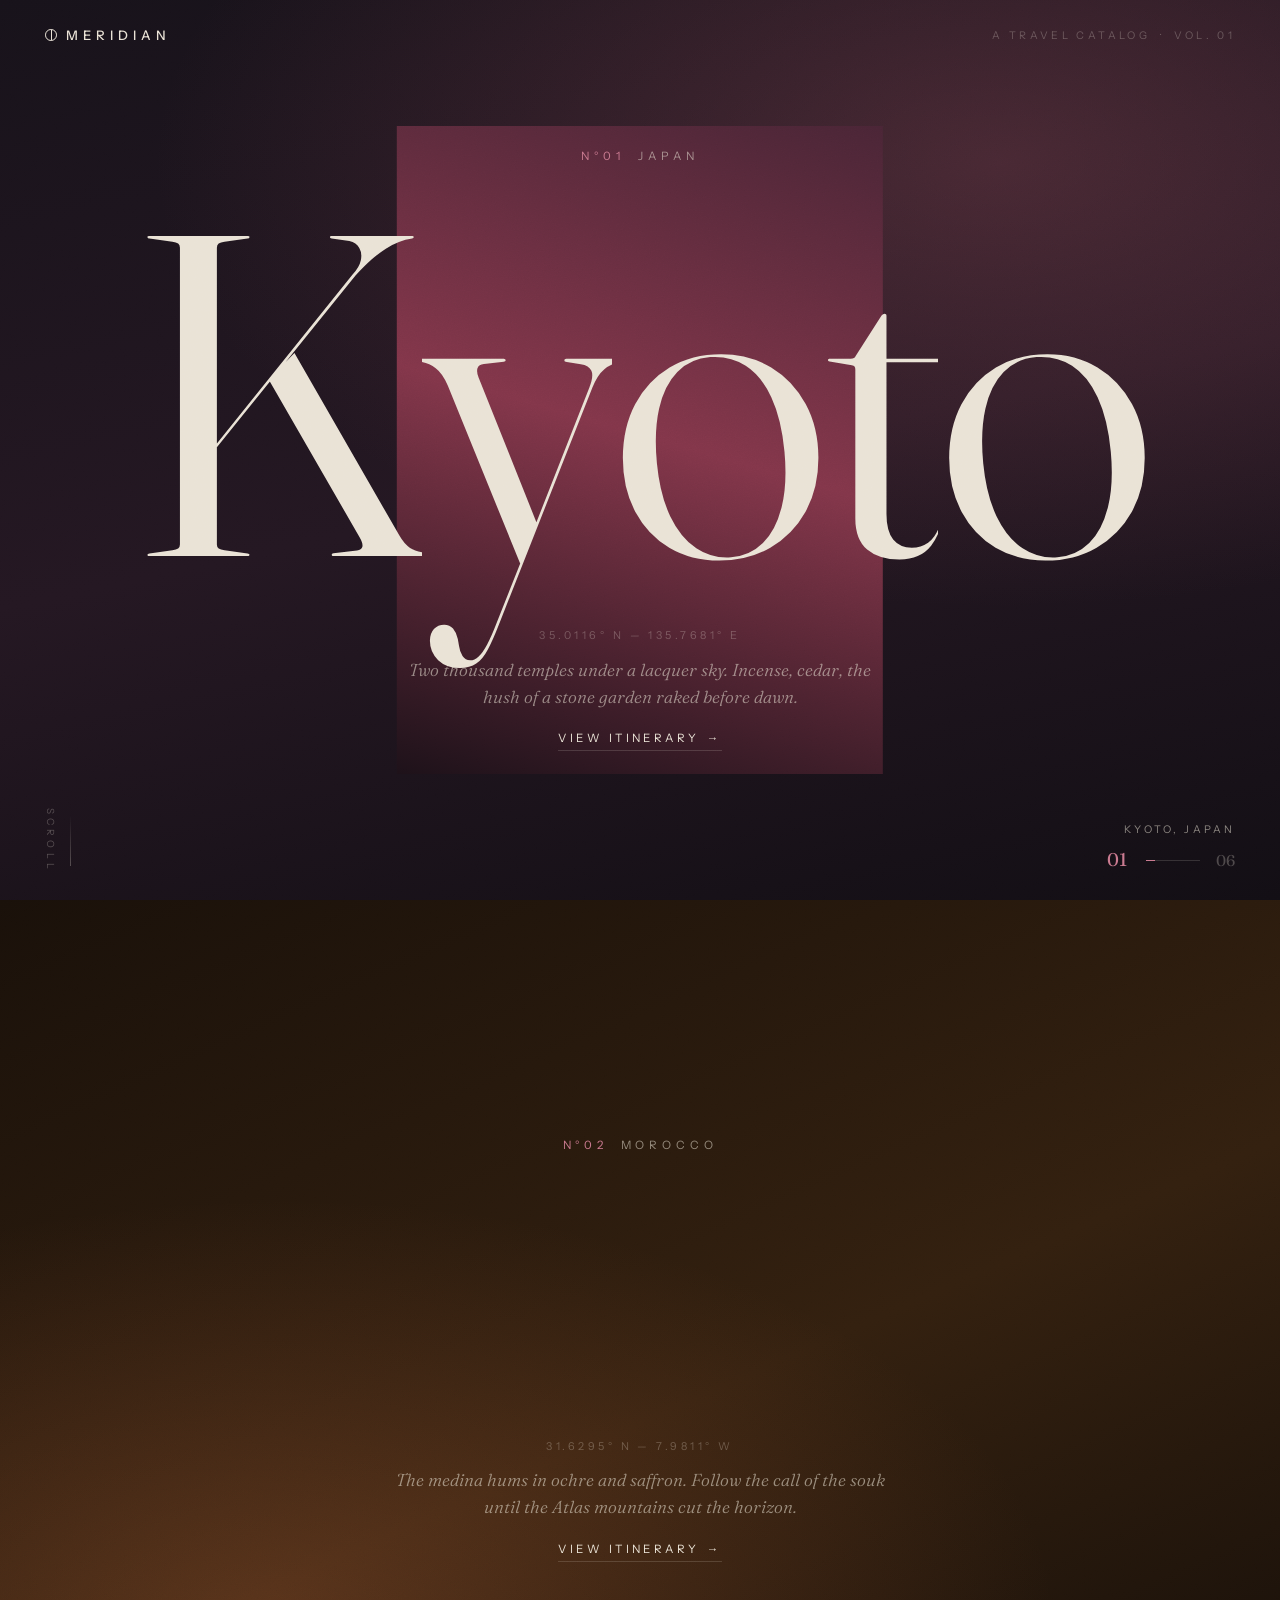
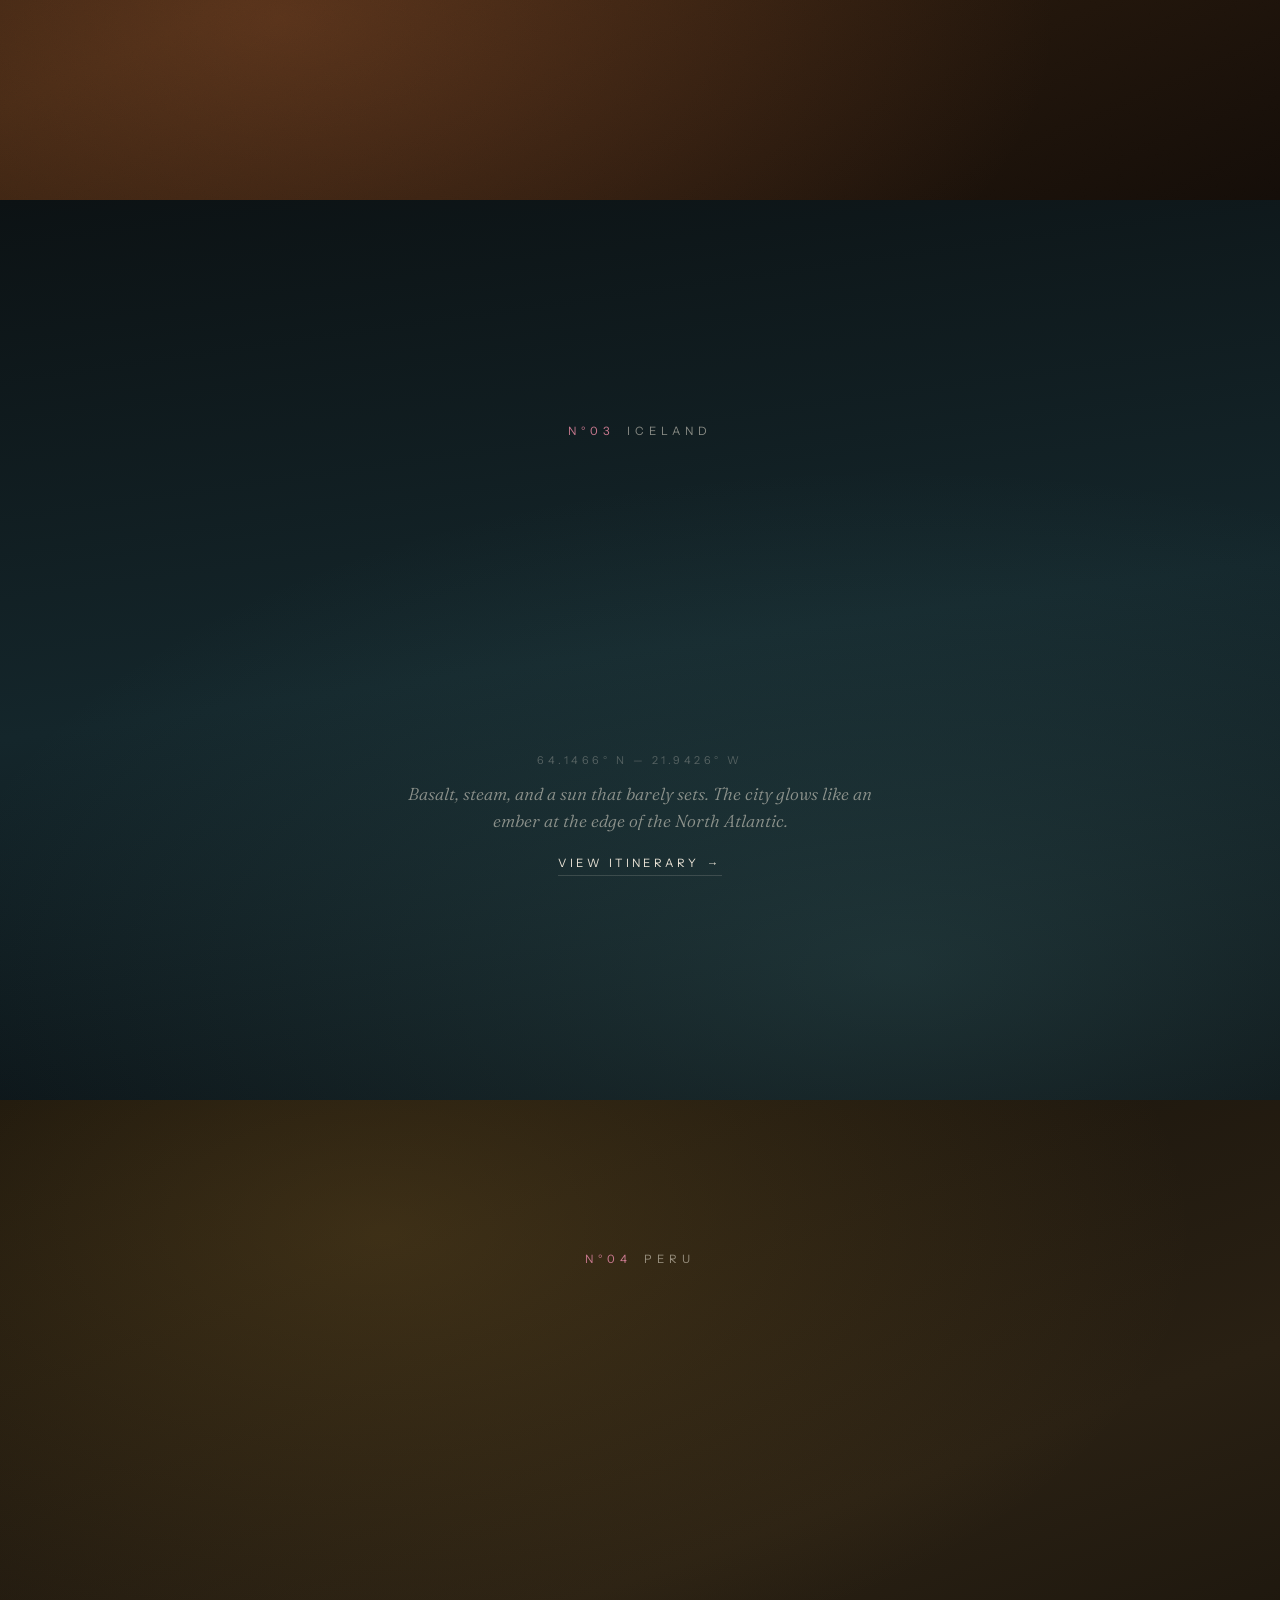
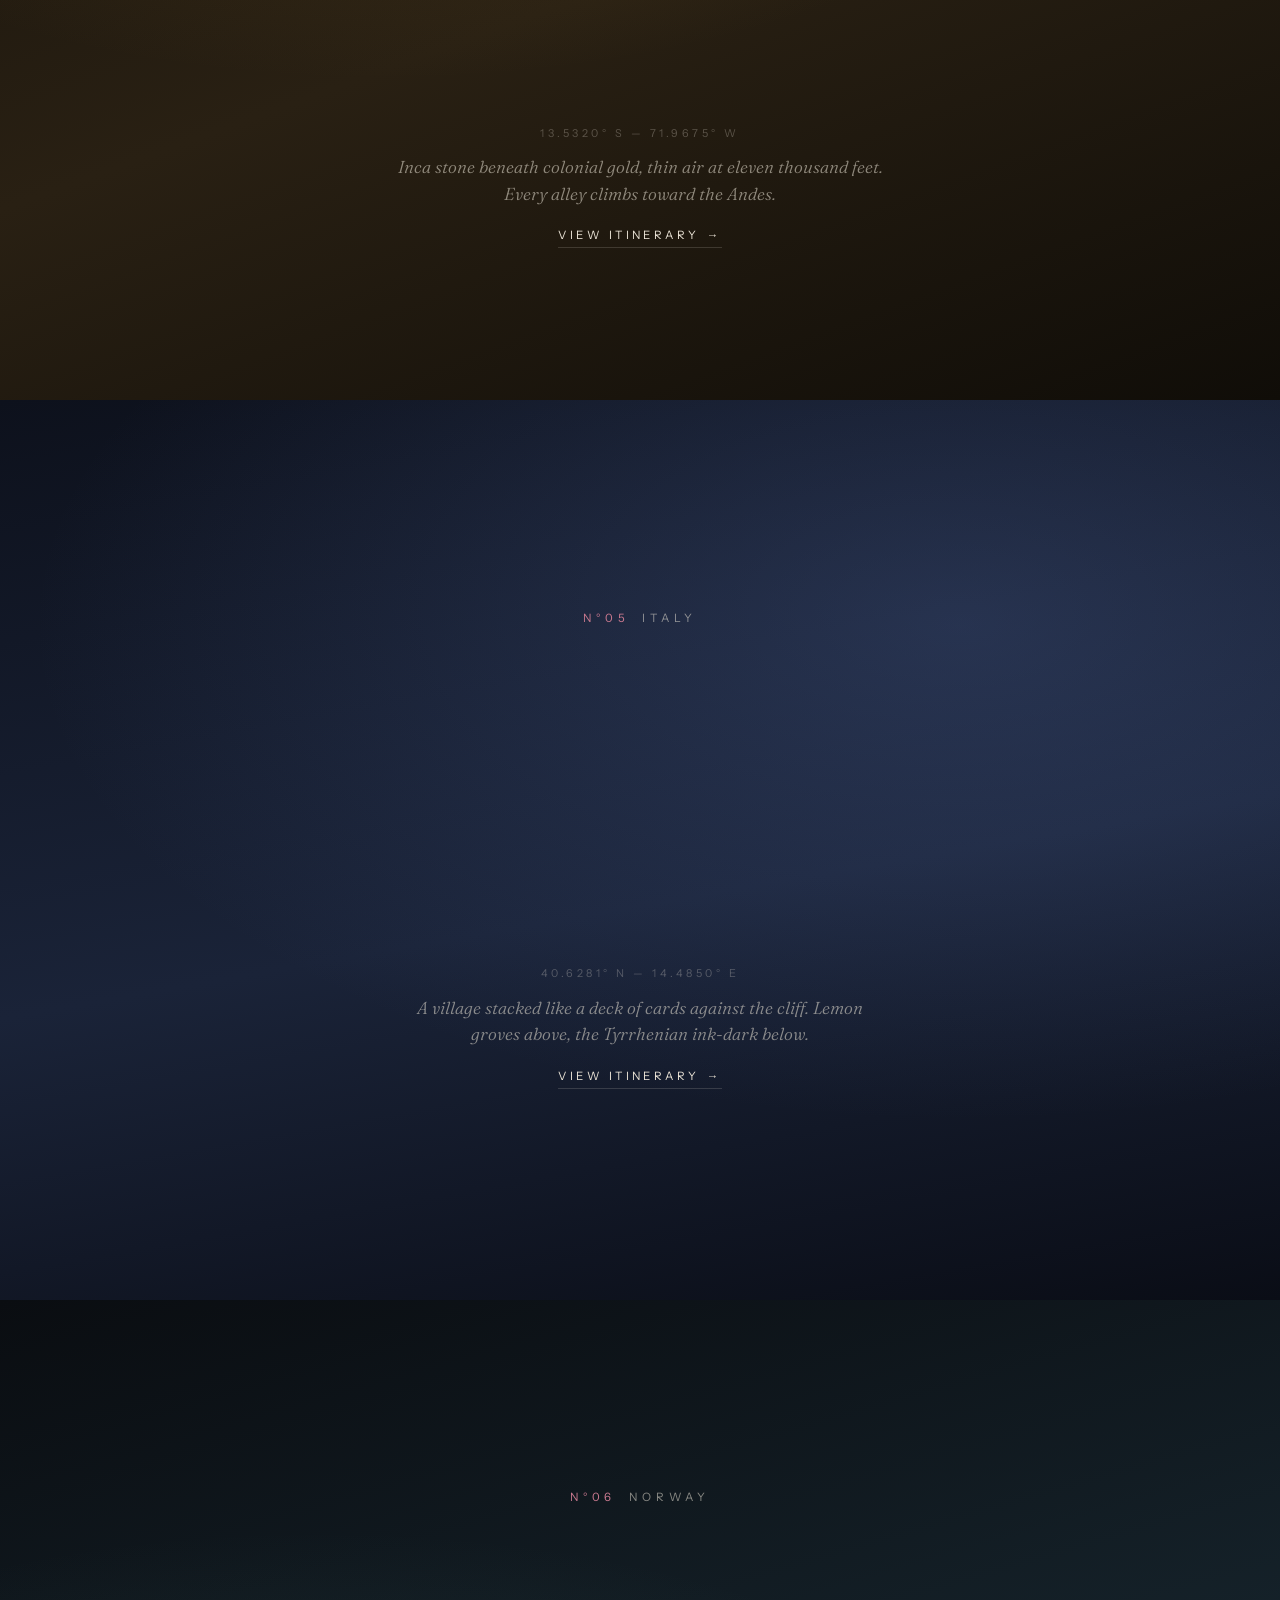
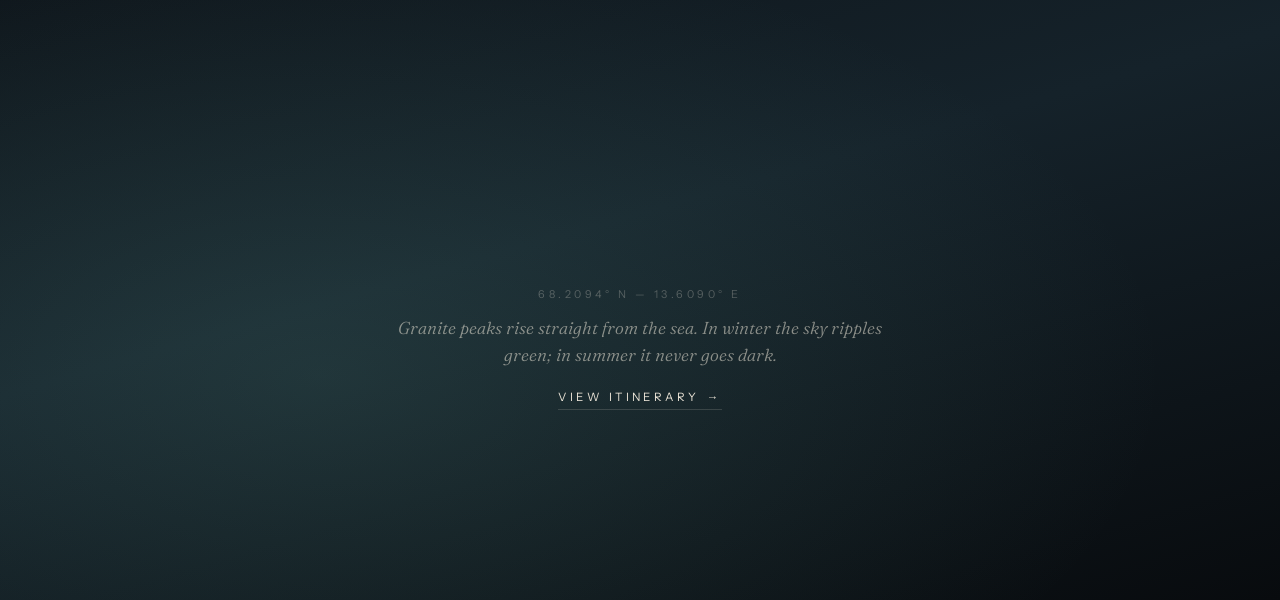
==== index.html @ 6a5d8ae9 "Add Meridian travel catalog site with scroll-snap sections Six full-viewport country panels with scr" ====
<!DOCTYPE html>
<html lang="en">
<head>
  <meta charset="UTF-8" />
  <meta name="viewport" content="width=device-width, initial-scale=1.0" />
  <title>MERIDIAN — A Travel Catalog</title>
  <meta name="description" content="A high-end travel catalog. Six cities, six moods, one continuous scroll." />
  <link rel="icon" href="data:image/svg+xml,%3Csvg xmlns='http://www.w3.org/2000/svg' viewBox='0 0 32 32'%3E%3Ccircle cx='16' cy='16' r='13' fill='none' stroke='%23d8cdbd' stroke-width='2'/%3E%3Cline x1='16' y1='3' x2='16' y2='29' stroke='%23d8cdbd' stroke-width='2'/%3E%3C/svg%3E" />
  <link rel="preload" href="assets/fonts/fraunces-var.woff2" as="font" type="font/woff2" crossorigin />
  <link rel="stylesheet" href="css/style.css" />
</head>
<body>

  <!-- Fixed chrome -->
  <header class="chrome chrome--top">
    <a class="brand" href="#kyoto">
      <span class="brand__mark" aria-hidden="true"></span>
      Meridian
    </a>
    <p class="chrome__note">A travel catalog<span class="chrome__note-sep">·</span>Vol. 01</p>
  </header>

  <div class="chrome chrome--bottom">
    <p class="scroll-cue" aria-hidden="true">
      <span class="scroll-cue__line"></span>
      Scroll
    </p>

    <div class="indicator" role="status" aria-live="polite">
      <span class="indicator__place" id="indicatorPlace">Kyoto, Japan</span>
      <span class="indicator__counter">
        <span class="indicator__window" aria-hidden="true">
          <span class="indicator__roll" id="indicatorRoll">
            <span>01</span><span>02</span><span>03</span><span>04</span><span>05</span><span>06</span>
          </span>
        </span>
        <span class="indicator__rule" aria-hidden="true"></span>
        <span class="indicator__total" aria-hidden="true">06</span>
        <span class="visually-hidden" id="indicatorA11y">Section 1 of 6</span>
      </span>
    </div>
  </div>

  <!-- Catalog -->
  <main id="catalog">

    <section class="panel panel--kyoto" id="kyoto" data-place="Kyoto, Japan" aria-label="Kyoto, Japan">
      <div class="panel__plate" aria-hidden="true"></div>
      <div class="panel__content">
        <p class="panel__kicker reveal" style="--d: 0">
          <span class="panel__no">N°01</span>
          <span class="panel__country">Japan</span>
        </p>
        <h2 class="panel__city" data-fit>Kyoto</h2>
        <div class="panel__meta">
          <p class="panel__coords reveal" style="--d: 1">35.0116° N — 135.7681° E</p>
          <p class="panel__blurb reveal" style="--d: 2">Two thousand temples under a lacquer sky. Incense, cedar, the hush of a stone garden raked before dawn.</p>
          <a class="panel__link reveal" style="--d: 3" href="#kyoto">View itinerary<span class="panel__link-arrow" aria-hidden="true">→</span></a>
        </div>
      </div>
    </section>

    <section class="panel panel--marrakech" id="marrakech" data-place="Marrakech, Morocco" aria-label="Marrakech, Morocco">
      <div class="panel__plate" aria-hidden="true"></div>
      <div class="panel__content">
        <p class="panel__kicker reveal" style="--d: 0">
          <span class="panel__no">N°02</span>
          <span class="panel__country">Morocco</span>
        </p>
        <h2 class="panel__city" data-fit>Marrakech</h2>
        <div class="panel__meta">
          <p class="panel__coords reveal" style="--d: 1">31.6295° N — 7.9811° W</p>
          <p class="panel__blurb reveal" style="--d: 2">The medina hums in ochre and saffron. Follow the call of the souk until the Atlas mountains cut the horizon.</p>
          <a class="panel__link reveal" style="--d: 3" href="#marrakech">View itinerary<span class="panel__link-arrow" aria-hidden="true">→</span></a>
        </div>
      </div>
    </section>

    <section class="panel panel--reykjavik" id="reykjavik" data-place="Reykjavík, Iceland" aria-label="Reykjavík, Iceland">
      <div class="panel__plate" aria-hidden="true"></div>
      <div class="panel__content">
        <p class="panel__kicker reveal" style="--d: 0">
          <span class="panel__no">N°03</span>
          <span class="panel__country">Iceland</span>
        </p>
        <h2 class="panel__city" data-fit>Reykjavík</h2>
        <div class="panel__meta">
          <p class="panel__coords reveal" style="--d: 1">64.1466° N — 21.9426° W</p>
          <p class="panel__blurb reveal" style="--d: 2">Basalt, steam, and a sun that barely sets. The city glows like an ember at the edge of the North Atlantic.</p>
          <a class="panel__link reveal" style="--d: 3" href="#reykjavik">View itinerary<span class="panel__link-arrow" aria-hidden="true">→</span></a>
        </div>
      </div>
    </section>

    <section class="panel panel--cusco" id="cusco" data-place="Cusco, Peru" aria-label="Cusco, Peru">
      <div class="panel__plate" aria-hidden="true"></div>
      <div class="panel__content">
        <p class="panel__kicker reveal" style="--d: 0">
          <span class="panel__no">N°04</span>
          <span class="panel__country">Peru</span>
        </p>
        <h2 class="panel__city" data-fit>Cusco</h2>
        <div class="panel__meta">
          <p class="panel__coords reveal" style="--d: 1">13.5320° S — 71.9675° W</p>
          <p class="panel__blurb reveal" style="--d: 2">Inca stone beneath colonial gold, thin air at eleven thousand feet. Every alley climbs toward the Andes.</p>
          <a class="panel__link reveal" style="--d: 3" href="#cusco">View itinerary<span class="panel__link-arrow" aria-hidden="true">→</span></a>
        </div>
      </div>
    </section>

    <section class="panel panel--positano" id="positano" data-place="Positano, Italy" aria-label="Positano, Italy">
      <div class="panel__plate" aria-hidden="true"></div>
      <div class="panel__content">
        <p class="panel__kicker reveal" style="--d: 0">
          <span class="panel__no">N°05</span>
          <span class="panel__country">Italy</span>
        </p>
        <h2 class="panel__city" data-fit>Positano</h2>
        <div class="panel__meta">
          <p class="panel__coords reveal" style="--d: 1">40.6281° N — 14.4850° E</p>
          <p class="panel__blurb reveal" style="--d: 2">A village stacked like a deck of cards against the cliff. Lemon groves above, the Tyrrhenian ink-dark below.</p>
          <a class="panel__link reveal" style="--d: 3" href="#positano">View itinerary<span class="panel__link-arrow" aria-hidden="true">→</span></a>
        </div>
      </div>
    </section>

    <section class="panel panel--lofoten" id="lofoten" data-place="Lofoten, Norway" aria-label="Lofoten, Norway">
      <div class="panel__plate" aria-hidden="true"></div>
      <div class="panel__content">
        <p class="panel__kicker reveal" style="--d: 0">
          <span class="panel__no">N°06</span>
          <span class="panel__country">Norway</span>
        </p>
        <h2 class="panel__city" data-fit>Lofoten</h2>
        <div class="panel__meta">
          <p class="panel__coords reveal" style="--d: 1">68.2094° N — 13.6090° E</p>
          <p class="panel__blurb reveal" style="--d: 2">Granite peaks rise straight from the sea. In winter the sky ripples green; in summer it never goes dark.</p>
          <a class="panel__link reveal" style="--d: 3" href="#lofoten">View itinerary<span class="panel__link-arrow" aria-hidden="true">→</span></a>
        </div>
      </div>
    </section>

  </main>

  <!-- Film grain overlay -->
  <div class="grain" aria-hidden="true"></div>

  <script src="js/main.js"></script>
</body>
</html>
---- css/style.css ----
/* ============================================================
   MERIDIAN — a travel catalog
   Dark tonal palette · scroll-snap · film grain
   ============================================================ */

/* Self-hosted variable fonts (latin subset, from Google Fonts) */
@font-face {
  font-family: "Fraunces";
  font-style: normal;
  font-weight: 100 900;
  font-display: swap;
  src: url("../assets/fonts/fraunces-var.woff2") format("woff2");
}
@font-face {
  font-family: "Fraunces";
  font-style: italic;
  font-weight: 100 900;
  font-display: swap;
  src: url("../assets/fonts/fraunces-italic-var.woff2") format("woff2");
}
@font-face {
  font-family: "Instrument Sans";
  font-style: normal;
  font-weight: 400 700;
  font-display: swap;
  src: url("../assets/fonts/instrument-sans-var.woff2") format("woff2");
}

:root {
  --ink: #eae3d6;
  --ink-dim: rgba(234, 227, 214, 0.55);
  --ink-faint: rgba(234, 227, 214, 0.28);
  --hairline: rgba(234, 227, 214, 0.16);
  --accent: #c96f4a; /* swapped per active section by JS */

  --font-display: "Fraunces", "Canela Text", Georgia, serif;
  --font-ui: "Instrument Sans", "Helvetica Neue", Arial, sans-serif;

  --ease-out: cubic-bezier(0.16, 1, 0.3, 1);
  --reveal-duration: 1.1s;
}

* {
  margin: 0;
  padding: 0;
  box-sizing: border-box;
}

html {
  scroll-snap-type: y mandatory;
  scroll-behavior: smooth;
  background: #0c0b0d;
}

body {
  font-family: var(--font-ui);
  color: var(--ink);
  -webkit-font-smoothing: antialiased;
  text-rendering: optimizeLegibility;
}

.visually-hidden {
  position: absolute;
  width: 1px;
  height: 1px;
  overflow: hidden;
  clip: rect(0 0 0 0);
  white-space: nowrap;
}

/* ------------------------------------------------------------
   Panels — one country per 100vh section
   ------------------------------------------------------------ */

.panel {
  position: relative;
  height: 100vh;
  height: 100svh;
  scroll-snap-align: start;
  scroll-snap-stop: always;
  overflow: hidden;
  display: grid;
  place-items: center;
}

/* Full-bleed tonal gradients, one mood per country */
.panel--kyoto {
  background:
    radial-gradient(120% 90% at 78% 18%, rgba(151, 77, 91, 0.35) 0%, transparent 55%),
    linear-gradient(168deg, #17121a 0%, #241722 52%, #120e14 100%);
}
.panel--marrakech {
  background:
    radial-gradient(110% 85% at 22% 80%, rgba(179, 98, 55, 0.30) 0%, transparent 55%),
    linear-gradient(156deg, #191009 0%, #33200f 55%, #140d08 100%);
}
.panel--reykjavik {
  background:
    radial-gradient(130% 95% at 70% 85%, rgba(88, 148, 148, 0.22) 0%, transparent 58%),
    linear-gradient(172deg, #0c1214 0%, #14262b 50%, #0a0f12 100%);
}
.panel--cusco {
  background:
    radial-gradient(115% 90% at 30% 15%, rgba(168, 128, 52, 0.24) 0%, transparent 55%),
    linear-gradient(160deg, #14100a 0%, #292013 52%, #100d08 100%);
}
.panel--positano {
  background:
    radial-gradient(125% 95% at 75% 25%, rgba(90, 116, 178, 0.26) 0%, transparent 58%),
    linear-gradient(170deg, #0d111c 0%, #1a2338 55%, #0a0d16 100%);
}
.panel--lofoten {
  background:
    radial-gradient(120% 90% at 25% 75%, rgba(96, 158, 148, 0.18) 0%, transparent 55%),
    linear-gradient(164deg, #0a0d11 0%, #15222a 55%, #080b0e 100%);
}

/* Inner gradient plate — the layer the headline overlaps */
.panel__plate {
  position: absolute;
  top: 50%;
  left: 50%;
  translate: -50% -50%;
  width: min(38vw, 520px);
  height: min(72vh, 72svh);
  opacity: 0;
  scale: 1.04;
  transition:
    opacity 1.4s var(--ease-out) 0.1s,
    scale 1.6s var(--ease-out) 0.1s;
}
.panel--kyoto      .panel__plate { background: linear-gradient(196deg, #4a2536 0%, #83364a 48%, #1d1119 100%); }
.panel--marrakech  .panel__plate { background: linear-gradient(204deg, #58311a 0%, #a3562b 52%, #21130a 100%); }
.panel--reykjavik  .panel__plate { background: linear-gradient(188deg, #1e3d43 0%, #46767c 50%, #0d181c 100%); }
.panel--cusco      .panel__plate { background: linear-gradient(200deg, #4d3a17 0%, #8f6d2c 50%, #1c1509 100%); }
.panel--positano   .panel__plate { background: linear-gradient(192deg, #26355c 0%, #4d64a0 52%, #101527 100%); }
.panel--lofoten    .panel__plate { background: linear-gradient(186deg, #1c3a38 0%, #3f7269 50%, #0c1615 100%); }

.panel.is-active .panel__plate {
  opacity: 1;
  scale: 1;
}

/* ------------------------------------------------------------
   Content layer
   ------------------------------------------------------------ */

.panel__content {
  position: relative;
  z-index: 2;
  width: 100%;
  display: flex;
  flex-direction: column;
  align-items: center;
  text-align: center;
}

.panel__kicker {
  display: flex;
  align-items: baseline;
  gap: 1.1em;
  font-size: clamp(0.68rem, 0.9vw, 0.8rem);
  letter-spacing: 0.42em;
  text-transform: uppercase;
  color: var(--ink-dim);
  margin-bottom: clamp(0.6rem, 2vh, 1.4rem);
}

.panel__no {
  color: var(--section-accent, var(--accent));
}

/* Oversized headline — JS fits it to 80% of viewport width */
.panel__city {
  font-family: var(--font-display);
  font-weight: 340;
  font-variation-settings: "opsz" 144;
  line-height: 0.92;
  letter-spacing: -0.015em;
  white-space: nowrap;
  color: var(--ink);
  /* fallback before JS fit runs */
  font-size: 14vw;
}

/* Per-letter staggered rise (spans injected by JS) */
.panel__city .ch {
  display: inline-block;
  overflow: hidden;
  vertical-align: top;
  /* breathing room so long descenders (Fraunces y, j) aren't clipped */
  padding-bottom: 0.34em;
  margin-bottom: -0.34em;
}
.panel__city .ch__in {
  display: inline-block;
  /* start fully below the mask window, including its descender padding */
  transform: translateY(calc(100% + 0.4em));
  transition: transform var(--reveal-duration) var(--ease-out);
  transition-delay: calc(0.25s + var(--ci, 0) * 0.045s);
}
.panel.is-active .panel__city .ch__in {
  transform: translateY(0);
}

/* Meta block */
.panel__meta {
  margin-top: clamp(0.9rem, 3vh, 2rem);
  display: flex;
  flex-direction: column;
  align-items: center;
  gap: 0.9rem;
  max-width: 34em;
  padding-inline: 1.5rem;
}

.panel__coords {
  font-size: clamp(0.64rem, 0.85vw, 0.75rem);
  letter-spacing: 0.32em;
  color: var(--ink-faint);
}

.panel__blurb {
  font-family: var(--font-display);
  font-style: italic;
  font-weight: 320;
  font-size: clamp(0.95rem, 1.35vw, 1.2rem);
  line-height: 1.55;
  color: var(--ink-dim);
}

.panel__link {
  display: inline-flex;
  align-items: center;
  gap: 0.6em;
  margin-top: 0.4rem;
  font-size: clamp(0.68rem, 0.9vw, 0.8rem);
  letter-spacing: 0.3em;
  text-transform: uppercase;
  text-decoration: none;
  color: var(--ink);
  padding-bottom: 0.45em;
  border-bottom: 1px solid var(--hairline);
  transition: border-color 0.4s ease, color 0.4s ease;
}
.panel__link:hover,
.panel__link:focus-visible {
  color: var(--section-accent, var(--accent));
  border-color: var(--section-accent, var(--accent));
}
.panel__link-arrow {
  transition: translate 0.4s var(--ease-out);
}
.panel__link:hover .panel__link-arrow {
  translate: 0.35em 0;
}

/* Generic staggered rise for kicker / meta lines */
.reveal {
  opacity: 0;
  transform: translateY(2.2rem);
  transition:
    opacity var(--reveal-duration) var(--ease-out),
    transform var(--reveal-duration) var(--ease-out);
  transition-delay: calc(0.55s + var(--d, 0) * 0.13s);
}
.panel.is-active .reveal {
  opacity: 1;
  transform: translateY(0);
}

/* ------------------------------------------------------------
   Fixed chrome
   ------------------------------------------------------------ */

.chrome {
  position: fixed;
  left: 0;
  right: 0;
  z-index: 10;
  display: flex;
  align-items: center;
  justify-content: space-between;
  padding: clamp(1.2rem, 3vh, 2rem) clamp(1.4rem, 3.5vw, 3rem);
  pointer-events: none;
}
.chrome--top { top: 0; }
.chrome--bottom { bottom: 0; align-items: flex-end; }

.brand {
  pointer-events: auto;
  display: inline-flex;
  align-items: center;
  gap: 0.7em;
  font-size: 0.82rem;
  font-weight: 500;
  letter-spacing: 0.38em;
  text-transform: uppercase;
  text-decoration: none;
  color: var(--ink);
}
.brand__mark {
  width: 0.9em;
  height: 0.9em;
  border: 1px solid currentColor;
  border-radius: 50%;
  position: relative;
}
.brand__mark::after {
  content: "";
  position: absolute;
  inset: 0;
  border-left: 1px solid currentColor;
  left: 50%;
}

.chrome__note {
  font-size: 0.66rem;
  letter-spacing: 0.32em;
  text-transform: uppercase;
  color: var(--ink-faint);
}
.chrome__note-sep {
  margin-inline: 0.9em;
}

/* Scroll cue — bottom left */
.scroll-cue {
  display: flex;
  flex-direction: column;
  align-items: center;
  gap: 0.8rem;
  font-size: 0.62rem;
  letter-spacing: 0.42em;
  text-transform: uppercase;
  color: var(--ink-faint);
  writing-mode: vertical-rl;
}
.scroll-cue__line {
  width: 1px;
  height: 3.2rem;
  background: linear-gradient(to bottom, transparent, var(--ink-faint));
  animation: cue-drop 2.6s var(--ease-out) infinite;
}
@keyframes cue-drop {
  0%   { transform: scaleY(0); transform-origin: top; }
  45%  { transform: scaleY(1); transform-origin: top; }
  55%  { transform: scaleY(1); transform-origin: bottom; }
  100% { transform: scaleY(0); transform-origin: bottom; }
}

/* Current-section indicator — bottom right */
.indicator {
  display: flex;
  flex-direction: column;
  align-items: flex-end;
  gap: 0.7rem;
}

.indicator__place {
  font-size: 0.66rem;
  letter-spacing: 0.3em;
  text-transform: uppercase;
  color: var(--ink-dim);
  transition: opacity 0.35s ease, transform 0.35s ease;
}
.indicator__place.is-swapping {
  opacity: 0;
  transform: translateY(0.5em);
}

.indicator__counter {
  display: flex;
  align-items: center;
  gap: 1rem;
  font-family: var(--font-display);
  font-weight: 400;
  font-size: 1.15rem;
  color: var(--ink);
}

.indicator__window {
  display: block;
  height: 1.4em;
  overflow: hidden;
}
.indicator__roll {
  display: flex;
  flex-direction: column;
  transition: transform 0.8s var(--ease-out);
}
.indicator__roll span {
  height: 1.4em;
  line-height: 1.4em;
  display: block;
  color: var(--section-accent, var(--accent));
}

.indicator__rule {
  width: 3.4rem;
  height: 1px;
  background: var(--hairline);
  position: relative;
  overflow: hidden;
}
.indicator__rule::after {
  content: "";
  position: absolute;
  inset: 0;
  background: var(--section-accent, var(--accent));
  transform: scaleX(var(--progress, 0.1667));
  transform-origin: left;
  transition: transform 0.8s var(--ease-out), background 0.8s ease;
}

.indicator__total {
  font-size: 0.85em;
  color: var(--ink-faint);
}

/* ------------------------------------------------------------
   Film-grain overlay
   ------------------------------------------------------------ */

.grain {
  position: fixed;
  inset: -100%;
  z-index: 40;
  pointer-events: none;
  background-image: url("data:image/svg+xml,%3Csvg xmlns='http://www.w3.org/2000/svg' width='240' height='240'%3E%3Cfilter id='n'%3E%3CfeTurbulence type='fractalNoise' baseFrequency='0.85' numOctaves='3' stitchTiles='stitch'/%3E%3CfeColorMatrix type='saturate' values='0'/%3E%3C/filter%3E%3Crect width='100%25' height='100%25' filter='url(%23n)'/%3E%3C/svg%3E");
  background-size: 240px 240px;
  opacity: 0.07;
  mix-blend-mode: overlay;
  animation: grain-jitter 0.9s steps(9) infinite;
}
@keyframes grain-jitter {
  0%   { transform: translate(0, 0); }
  11%  { transform: translate(-3%, 2%); }
  22%  { transform: translate(2%, -4%); }
  33%  { transform: translate(-4%, -2%); }
  44%  { transform: translate(3%, 4%); }
  55%  { transform: translate(-2%, 3%); }
  66%  { transform: translate(4%, -1%); }
  77%  { transform: translate(-3%, -4%); }
  88%  { transform: translate(1%, 2%); }
  100% { transform: translate(0, 0); }
}

/* ------------------------------------------------------------
   Small screens
   ------------------------------------------------------------ */

@media (max-width: 720px) {
  .panel__plate {
    width: min(64vw, 340px);
    height: 58svh;
  }
  .chrome__note,
  .scroll-cue {
    display: none;
  }
  .panel__blurb {
    font-size: 0.92rem;
  }
}

/* ------------------------------------------------------------
   Reduced motion
   ------------------------------------------------------------ */

@media (prefers-reduced-motion: reduce) {
  html {
    scroll-behavior: auto;
  }
  .panel__city .ch__in,
  .reveal,
  .panel__plate,
  .indicator__roll {
    transition: opacity 0.3s ease !important;
    transform: none !important;
    scale: none !important;
  }
  .grain,
  .scroll-cue__line {
    animation: none;
  }
}
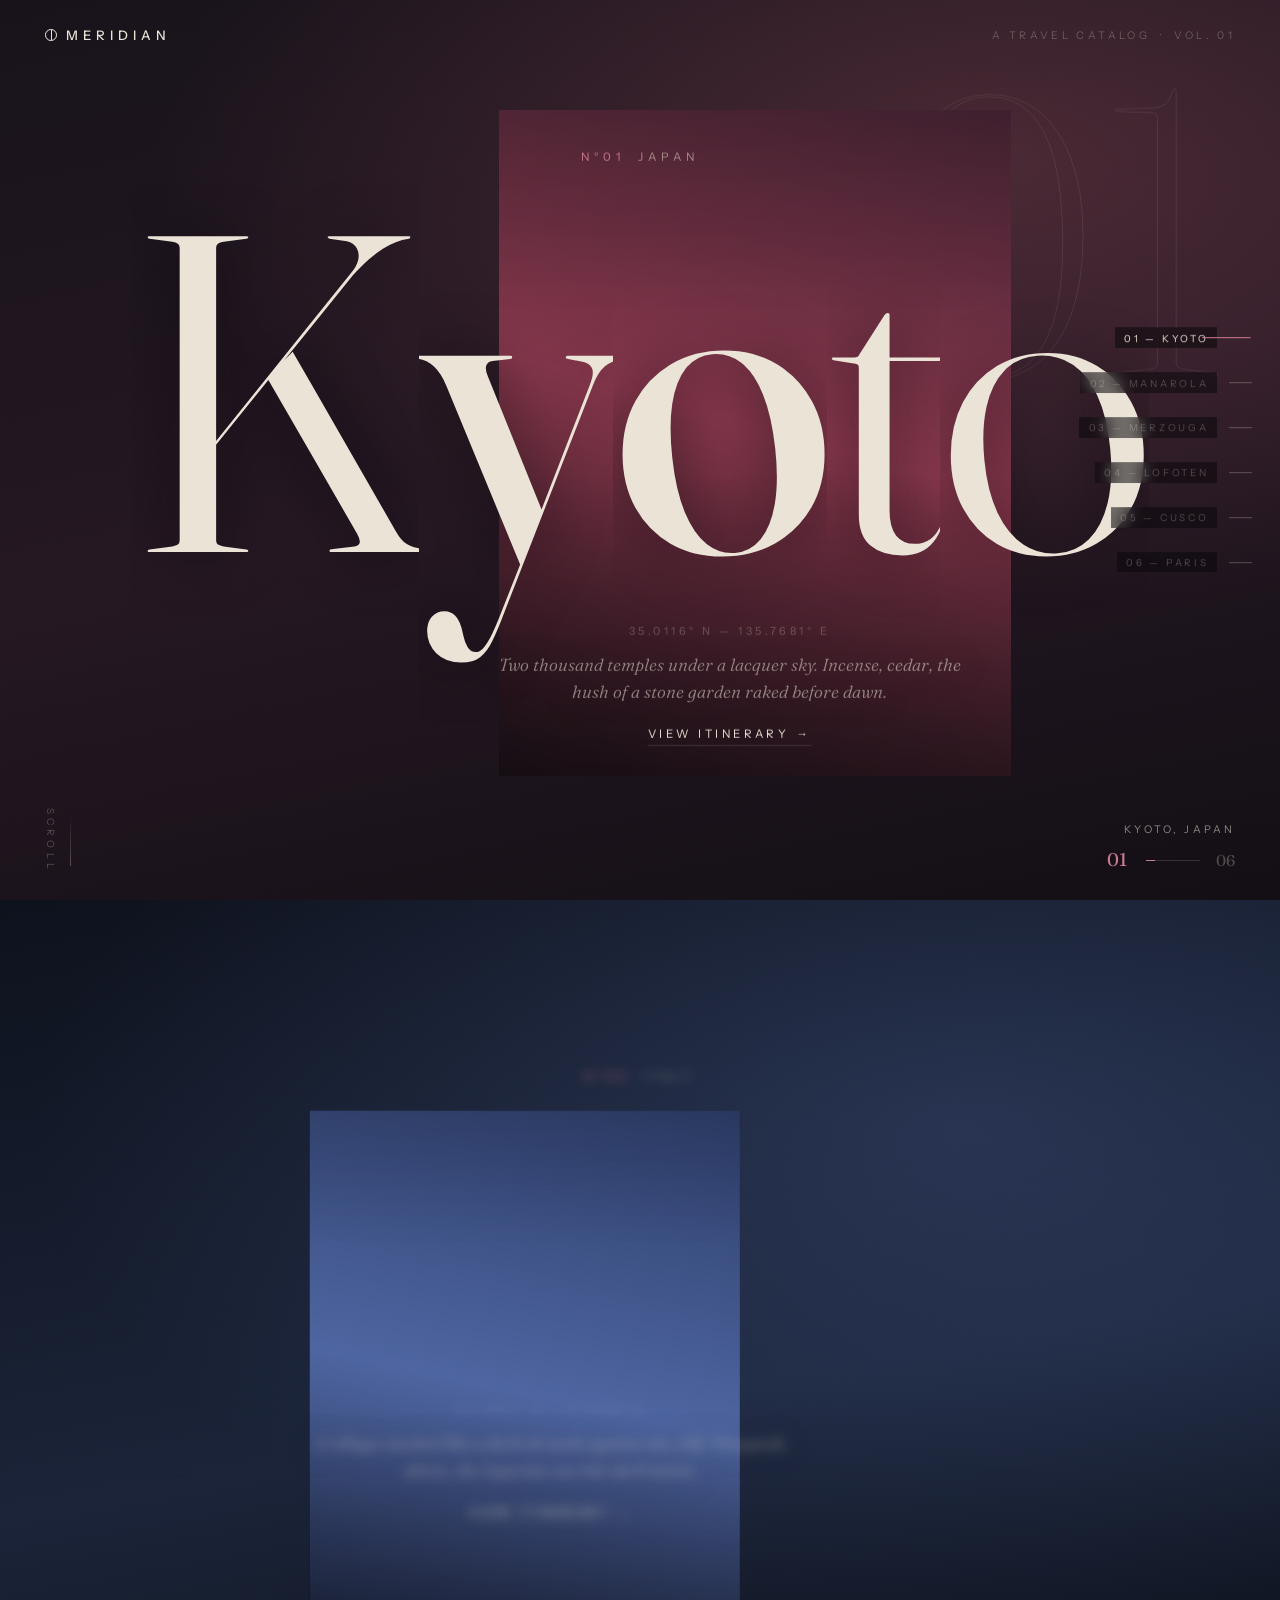
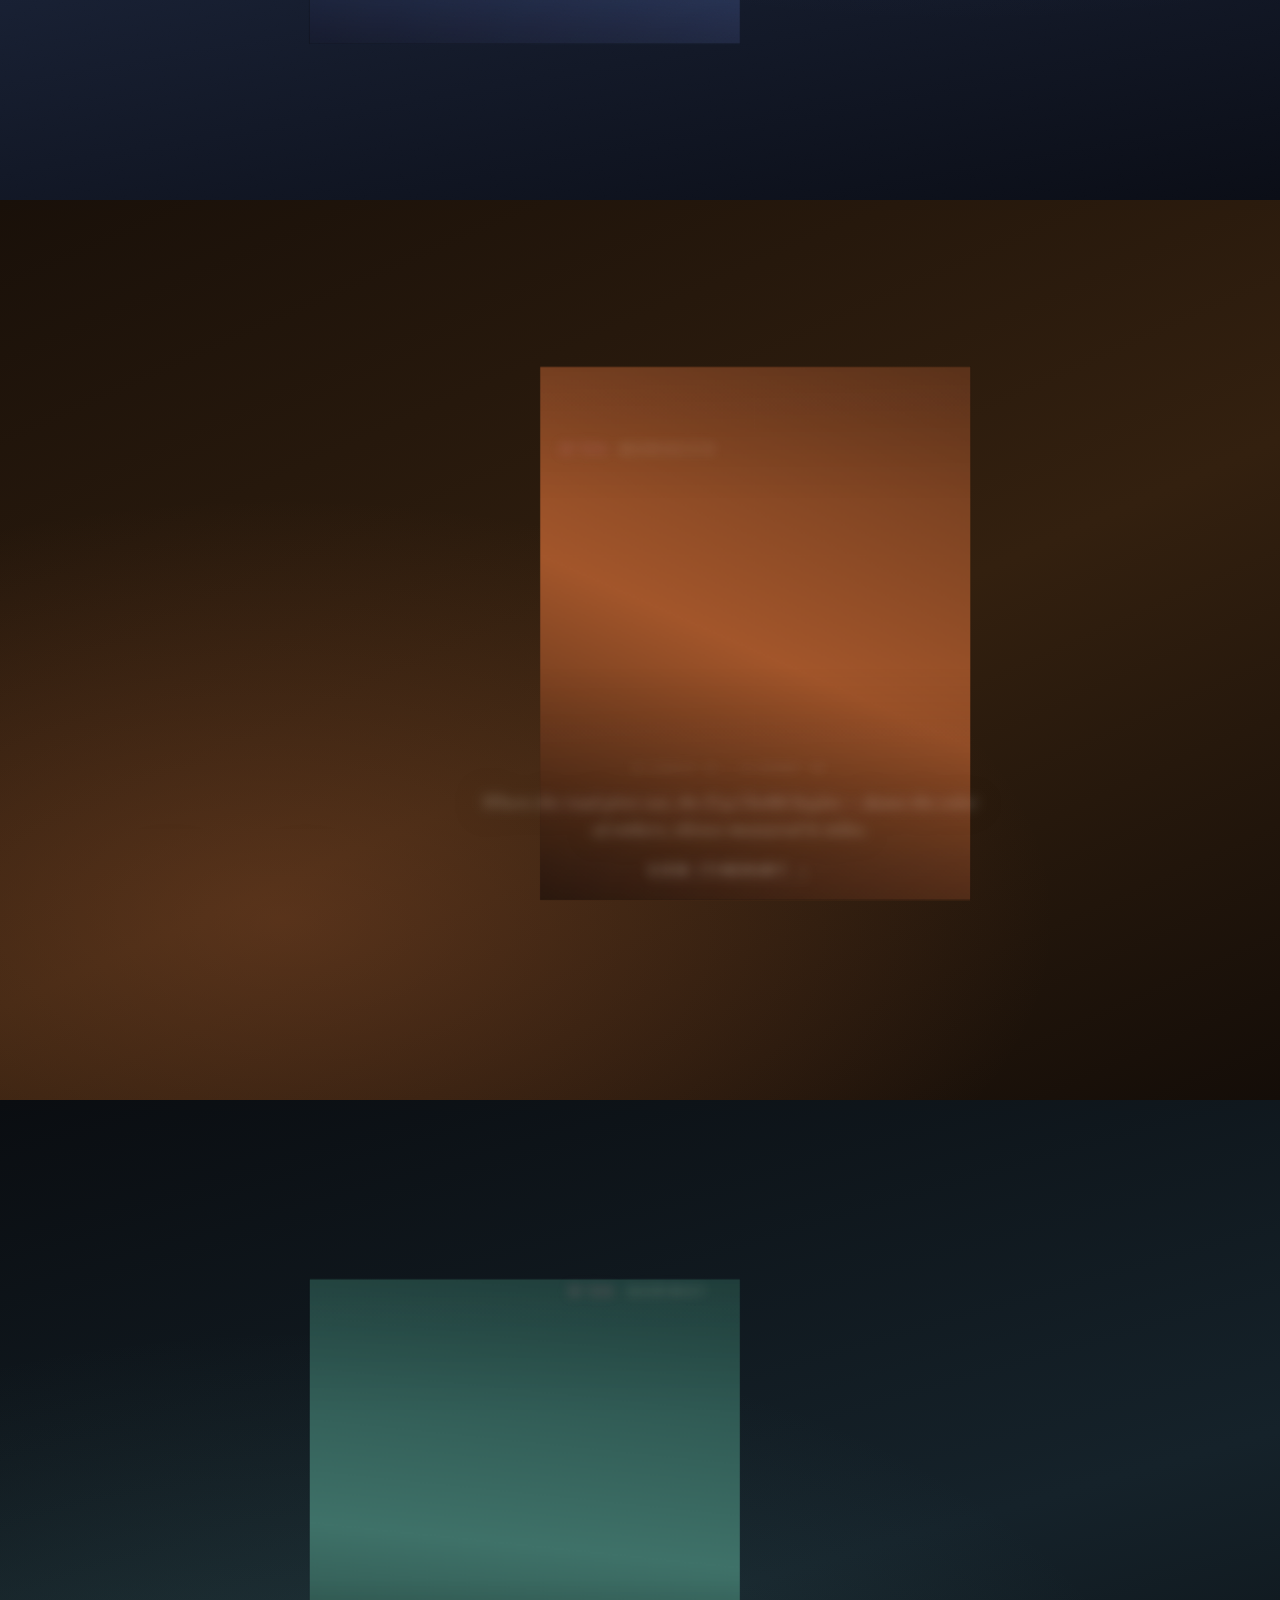
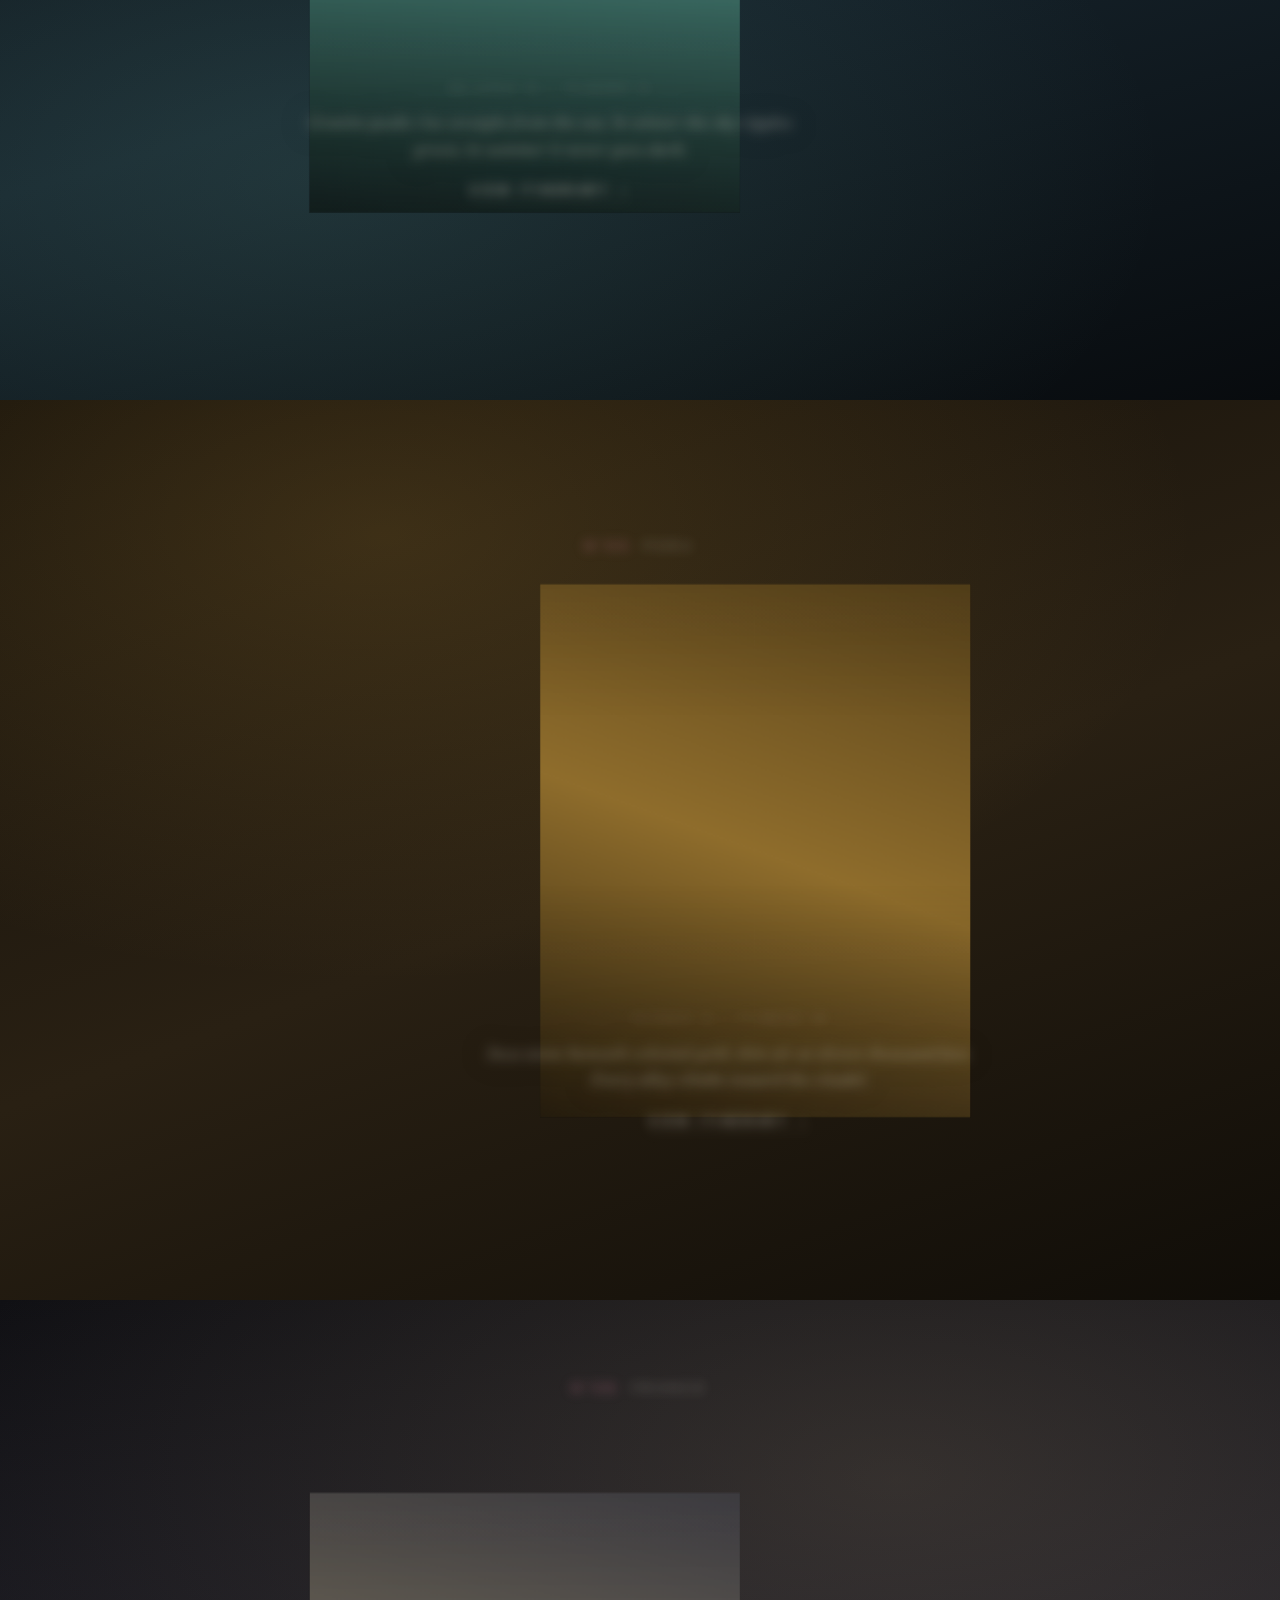
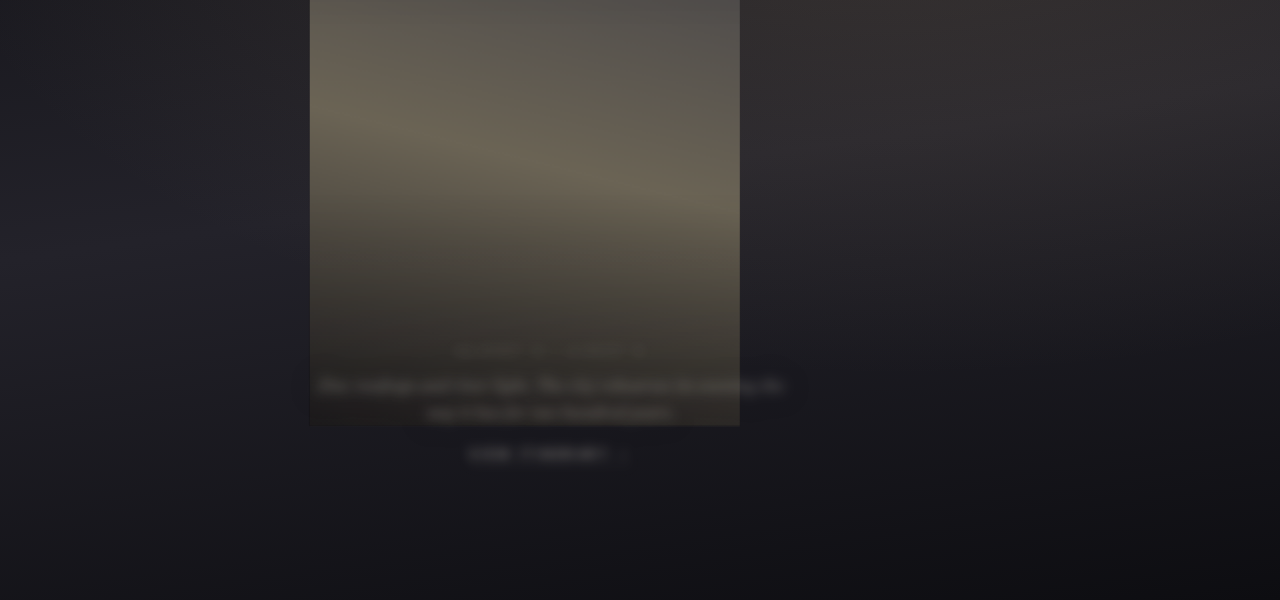
==== commit 46edbbfd: "Add photography, rail navigation, and custom-ease motion system Layer real photography into each pan" ====
--- a/index.html
+++ b/index.html
@@ -4,7 +4,7 @@
   <meta charset="UTF-8" />
   <meta name="viewport" content="width=device-width, initial-scale=1.0" />
   <title>MERIDIAN — A Travel Catalog</title>
-  <meta name="description" content="A high-end travel catalog. Six cities, six moods, one continuous scroll." />
+  <meta name="description" content="A high-end travel catalog. Six places, six moods, one continuous scroll." />
   <link rel="icon" href="data:image/svg+xml,%3Csvg xmlns='http://www.w3.org/2000/svg' viewBox='0 0 32 32'%3E%3Ccircle cx='16' cy='16' r='13' fill='none' stroke='%23d8cdbd' stroke-width='2'/%3E%3Cline x1='16' y1='3' x2='16' y2='29' stroke='%23d8cdbd' stroke-width='2'/%3E%3C/svg%3E" />
   <link rel="preload" href="assets/fonts/fraunces-var.woff2" as="font" type="font/woff2" crossorigin />
   <link rel="stylesheet" href="css/style.css" />
@@ -41,11 +41,22 @@
     </div>
   </div>
 
+  <!-- Section rail navigation -->
+  <nav class="rail" id="rail" aria-label="Sections"></nav>
+
   <!-- Catalog -->
   <main id="catalog">
 
-    <section class="panel panel--kyoto" id="kyoto" data-place="Kyoto, Japan" aria-label="Kyoto, Japan">
-      <div class="panel__plate" aria-hidden="true"></div>
+    <section class="panel panel--kyoto" id="kyoto"
+             data-place="Kyoto, Japan" data-accent="#c9798f">
+      <div class="panel__backdrop" aria-hidden="true"><img class="panel__backdrop-img" alt="" /></div>
+      <span class="panel__ghost" aria-hidden="true">01</span>
+      <figure class="panel__plate" aria-hidden="true">
+        <div class="panel__plate-clip">
+          <img class="panel__photo" alt="" />
+          <div class="panel__plate-veil"></div>
+        </div>
+      </figure>
       <div class="panel__content">
         <p class="panel__kicker reveal" style="--d: 0">
           <span class="panel__no">N°01</span>
@@ -55,87 +66,133 @@
         <div class="panel__meta">
           <p class="panel__coords reveal" style="--d: 1">35.0116° N — 135.7681° E</p>
           <p class="panel__blurb reveal" style="--d: 2">Two thousand temples under a lacquer sky. Incense, cedar, the hush of a stone garden raked before dawn.</p>
-          <a class="panel__link reveal" style="--d: 3" href="#kyoto">View itinerary<span class="panel__link-arrow" aria-hidden="true">→</span></a>
-        </div>
-      </div>
-    </section>
-
-    <section class="panel panel--marrakech" id="marrakech" data-place="Marrakech, Morocco" aria-label="Marrakech, Morocco">
-      <div class="panel__plate" aria-hidden="true"></div>
+          <a class="panel__link reveal" style="--d: 3" href="#kyoto"><span class="panel__link-label">View itinerary</span><span class="panel__link-arrow" aria-hidden="true">→</span></a>
+          <p class="panel__credit reveal" style="--d: 4">Photograph — Unsplash</p>
+        </div>
+      </div>
+    </section>
+
+    <section class="panel panel--manarola panel--flip" id="manarola"
+             data-place="Manarola, Italy" data-accent="#8ba3dd">
+      <div class="panel__backdrop" aria-hidden="true"><img class="panel__backdrop-img" alt="" /></div>
+      <span class="panel__ghost" aria-hidden="true">02</span>
+      <figure class="panel__plate" aria-hidden="true">
+        <div class="panel__plate-clip">
+          <img class="panel__photo" alt="" />
+          <div class="panel__plate-veil"></div>
+        </div>
+      </figure>
       <div class="panel__content">
         <p class="panel__kicker reveal" style="--d: 0">
           <span class="panel__no">N°02</span>
+          <span class="panel__country">Italy</span>
+        </p>
+        <h2 class="panel__city" data-fit>Manarola</h2>
+        <div class="panel__meta">
+          <p class="panel__coords reveal" style="--d: 1">44.1064° N — 9.7276° E</p>
+          <p class="panel__blurb reveal" style="--d: 2">A village stacked like a deck of cards against the cliff. Vineyards above, the Ligurian sea ink-dark below.</p>
+          <a class="panel__link reveal" style="--d: 3" href="#manarola"><span class="panel__link-label">View itinerary</span><span class="panel__link-arrow" aria-hidden="true">→</span></a>
+          <p class="panel__credit reveal" style="--d: 4">Photograph — Unsplash</p>
+        </div>
+      </div>
+    </section>
+
+    <section class="panel panel--merzouga" id="merzouga"
+             data-place="Merzouga, Morocco" data-accent="#d0824a">
+      <div class="panel__backdrop" aria-hidden="true"><img class="panel__backdrop-img" alt="" /></div>
+      <span class="panel__ghost" aria-hidden="true">03</span>
+      <figure class="panel__plate" aria-hidden="true">
+        <div class="panel__plate-clip">
+          <img class="panel__photo" alt="" />
+          <div class="panel__plate-veil"></div>
+        </div>
+      </figure>
+      <div class="panel__content">
+        <p class="panel__kicker reveal" style="--d: 0">
+          <span class="panel__no">N°03</span>
           <span class="panel__country">Morocco</span>
         </p>
-        <h2 class="panel__city" data-fit>Marrakech</h2>
-        <div class="panel__meta">
-          <p class="panel__coords reveal" style="--d: 1">31.6295° N — 7.9811° W</p>
-          <p class="panel__blurb reveal" style="--d: 2">The medina hums in ochre and saffron. Follow the call of the souk until the Atlas mountains cut the horizon.</p>
-          <a class="panel__link reveal" style="--d: 3" href="#marrakech">View itinerary<span class="panel__link-arrow" aria-hidden="true">→</span></a>
-        </div>
-      </div>
-    </section>
-
-    <section class="panel panel--reykjavik" id="reykjavik" data-place="Reykjavík, Iceland" aria-label="Reykjavík, Iceland">
-      <div class="panel__plate" aria-hidden="true"></div>
-      <div class="panel__content">
-        <p class="panel__kicker reveal" style="--d: 0">
-          <span class="panel__no">N°03</span>
-          <span class="panel__country">Iceland</span>
-        </p>
-        <h2 class="panel__city" data-fit>Reykjavík</h2>
-        <div class="panel__meta">
-          <p class="panel__coords reveal" style="--d: 1">64.1466° N — 21.9426° W</p>
-          <p class="panel__blurb reveal" style="--d: 2">Basalt, steam, and a sun that barely sets. The city glows like an ember at the edge of the North Atlantic.</p>
-          <a class="panel__link reveal" style="--d: 3" href="#reykjavik">View itinerary<span class="panel__link-arrow" aria-hidden="true">→</span></a>
-        </div>
-      </div>
-    </section>
-
-    <section class="panel panel--cusco" id="cusco" data-place="Cusco, Peru" aria-label="Cusco, Peru">
-      <div class="panel__plate" aria-hidden="true"></div>
+        <h2 class="panel__city" data-fit>Merzouga</h2>
+        <div class="panel__meta">
+          <p class="panel__coords reveal" style="--d: 1">31.0994° N — 4.0084° W</p>
+          <p class="panel__blurb reveal" style="--d: 2">Where the road gives out, the Erg Chebbi begins — dunes the color of embers, silence measured in miles.</p>
+          <a class="panel__link reveal" style="--d: 3" href="#merzouga"><span class="panel__link-label">View itinerary</span><span class="panel__link-arrow" aria-hidden="true">→</span></a>
+          <p class="panel__credit reveal" style="--d: 4">Photograph — Unsplash</p>
+        </div>
+      </div>
+    </section>
+
+    <section class="panel panel--lofoten panel--flip" id="lofoten"
+             data-place="Lofoten, Norway" data-accent="#7dbcae">
+      <div class="panel__backdrop" aria-hidden="true"><img class="panel__backdrop-img" alt="" /></div>
+      <span class="panel__ghost" aria-hidden="true">04</span>
+      <figure class="panel__plate" aria-hidden="true">
+        <div class="panel__plate-clip">
+          <img class="panel__photo" alt="" />
+          <div class="panel__plate-veil"></div>
+        </div>
+      </figure>
       <div class="panel__content">
         <p class="panel__kicker reveal" style="--d: 0">
           <span class="panel__no">N°04</span>
-          <span class="panel__country">Peru</span>
-        </p>
-        <h2 class="panel__city" data-fit>Cusco</h2>
-        <div class="panel__meta">
-          <p class="panel__coords reveal" style="--d: 1">13.5320° S — 71.9675° W</p>
-          <p class="panel__blurb reveal" style="--d: 2">Inca stone beneath colonial gold, thin air at eleven thousand feet. Every alley climbs toward the Andes.</p>
-          <a class="panel__link reveal" style="--d: 3" href="#cusco">View itinerary<span class="panel__link-arrow" aria-hidden="true">→</span></a>
-        </div>
-      </div>
-    </section>
-
-    <section class="panel panel--positano" id="positano" data-place="Positano, Italy" aria-label="Positano, Italy">
-      <div class="panel__plate" aria-hidden="true"></div>
-      <div class="panel__content">
-        <p class="panel__kicker reveal" style="--d: 0">
-          <span class="panel__no">N°05</span>
-          <span class="panel__country">Italy</span>
-        </p>
-        <h2 class="panel__city" data-fit>Positano</h2>
-        <div class="panel__meta">
-          <p class="panel__coords reveal" style="--d: 1">40.6281° N — 14.4850° E</p>
-          <p class="panel__blurb reveal" style="--d: 2">A village stacked like a deck of cards against the cliff. Lemon groves above, the Tyrrhenian ink-dark below.</p>
-          <a class="panel__link reveal" style="--d: 3" href="#positano">View itinerary<span class="panel__link-arrow" aria-hidden="true">→</span></a>
-        </div>
-      </div>
-    </section>
-
-    <section class="panel panel--lofoten" id="lofoten" data-place="Lofoten, Norway" aria-label="Lofoten, Norway">
-      <div class="panel__plate" aria-hidden="true"></div>
-      <div class="panel__content">
-        <p class="panel__kicker reveal" style="--d: 0">
-          <span class="panel__no">N°06</span>
           <span class="panel__country">Norway</span>
         </p>
         <h2 class="panel__city" data-fit>Lofoten</h2>
         <div class="panel__meta">
           <p class="panel__coords reveal" style="--d: 1">68.2094° N — 13.6090° E</p>
           <p class="panel__blurb reveal" style="--d: 2">Granite peaks rise straight from the sea. In winter the sky ripples green; in summer it never goes dark.</p>
-          <a class="panel__link reveal" style="--d: 3" href="#lofoten">View itinerary<span class="panel__link-arrow" aria-hidden="true">→</span></a>
+          <a class="panel__link reveal" style="--d: 3" href="#lofoten"><span class="panel__link-label">View itinerary</span><span class="panel__link-arrow" aria-hidden="true">→</span></a>
+          <p class="panel__credit reveal" style="--d: 4">Photograph — Unsplash</p>
+        </div>
+      </div>
+    </section>
+
+    <section class="panel panel--cusco" id="cusco"
+             data-place="Cusco, Peru" data-accent="#c8a04e">
+      <div class="panel__backdrop" aria-hidden="true"><img class="panel__backdrop-img" alt="" /></div>
+      <span class="panel__ghost" aria-hidden="true">05</span>
+      <figure class="panel__plate" aria-hidden="true">
+        <div class="panel__plate-clip">
+          <img class="panel__photo" alt="" />
+          <div class="panel__plate-veil"></div>
+        </div>
+      </figure>
+      <div class="panel__content">
+        <p class="panel__kicker reveal" style="--d: 0">
+          <span class="panel__no">N°05</span>
+          <span class="panel__country">Peru</span>
+        </p>
+        <h2 class="panel__city" data-fit>Cusco</h2>
+        <div class="panel__meta">
+          <p class="panel__coords reveal" style="--d: 1">13.5320° S — 71.9675° W</p>
+          <p class="panel__blurb reveal" style="--d: 2">Inca stone beneath colonial gold, thin air at eleven thousand feet. Every alley climbs toward the citadel.</p>
+          <a class="panel__link reveal" style="--d: 3" href="#cusco"><span class="panel__link-label">View itinerary</span><span class="panel__link-arrow" aria-hidden="true">→</span></a>
+          <p class="panel__credit reveal" style="--d: 4">Photograph — Unsplash</p>
+        </div>
+      </div>
+    </section>
+
+    <section class="panel panel--paris panel--flip" id="paris"
+             data-place="Paris, France" data-accent="#c8b07a">
+      <div class="panel__backdrop" aria-hidden="true"><img class="panel__backdrop-img" alt="" /></div>
+      <span class="panel__ghost" aria-hidden="true">06</span>
+      <figure class="panel__plate" aria-hidden="true">
+        <div class="panel__plate-clip">
+          <img class="panel__photo" alt="" />
+          <div class="panel__plate-veil"></div>
+        </div>
+      </figure>
+      <div class="panel__content">
+        <p class="panel__kicker reveal" style="--d: 0">
+          <span class="panel__no">N°06</span>
+          <span class="panel__country">France</span>
+        </p>
+        <h2 class="panel__city" data-fit>Paris</h2>
+        <div class="panel__meta">
+          <p class="panel__coords reveal" style="--d: 1">48.8566° N — 2.3522° E</p>
+          <p class="panel__blurb reveal" style="--d: 2">Zinc rooftops and river light. The city rehearses its evening the way it has for two hundred years.</p>
+          <a class="panel__link reveal" style="--d: 3" href="#paris"><span class="panel__link-label">View itinerary</span><span class="panel__link-arrow" aria-hidden="true">→</span></a>
+          <p class="panel__credit reveal" style="--d: 4">Photograph — Unsplash</p>
         </div>
       </div>
     </section>
--- a/css/style.css
+++ b/css/style.css
@@ -1,6 +1,7 @@
 /* ============================================================
    MERIDIAN — a travel catalog
-   Dark tonal palette · scroll-snap · film grain
+   Dark tonal palette · scroll-snap · layered photography ·
+   custom-ease motion system · film grain
    ============================================================ */
 
 /* Self-hosted variable fonts (latin subset, from Google Fonts) */
@@ -31,13 +32,21 @@
   --ink-dim: rgba(234, 227, 214, 0.55);
   --ink-faint: rgba(234, 227, 214, 0.28);
   --hairline: rgba(234, 227, 214, 0.16);
-  --accent: #c96f4a; /* swapped per active section by JS */
+  --accent: #c9798f; /* swapped per active section by JS */
 
   --font-display: "Fraunces", "Canela Text", Georgia, serif;
   --font-ui: "Instrument Sans", "Helvetica Neue", Arial, sans-serif;
 
-  --ease-out: cubic-bezier(0.16, 1, 0.3, 1);
-  --reveal-duration: 1.1s;
+  /* ---- custom ease vocabulary ---------------------------------
+     e-out    : long exponential settle — default exit of motion
+     e-cinema : heavy in, weightless out — clip reveals, big moves
+     e-chew   : slight overshoot — tactile, "chewy" accents
+     e-soft   : gentle symmetric — crossfades, color
+     ------------------------------------------------------------- */
+  --e-out: cubic-bezier(0.16, 1, 0.3, 1);
+  --e-cinema: cubic-bezier(0.65, 0.05, 0, 1);
+  --e-chew: cubic-bezier(0.34, 1.52, 0.44, 1);
+  --e-soft: cubic-bezier(0.45, 0, 0.15, 1);
 }
 
 * {
@@ -57,6 +66,7 @@
   color: var(--ink);
   -webkit-font-smoothing: antialiased;
   text-rendering: optimizeLegibility;
+  overflow-x: hidden;
 }
 
 .visually-hidden {
@@ -69,7 +79,7 @@
 }
 
 /* ------------------------------------------------------------
-   Panels — one country per 100vh section
+   Panels — one place per 100vh section
    ------------------------------------------------------------ */
 
 .panel {
@@ -83,76 +93,170 @@
   place-items: center;
 }
 
-/* Full-bleed tonal gradients, one mood per country */
+/* Full-bleed tonal gradients — the base mood, also the graceful
+   fallback when photography cannot load */
 .panel--kyoto {
   background:
     radial-gradient(120% 90% at 78% 18%, rgba(151, 77, 91, 0.35) 0%, transparent 55%),
     linear-gradient(168deg, #17121a 0%, #241722 52%, #120e14 100%);
 }
-.panel--marrakech {
+.panel--manarola {
+  background:
+    radial-gradient(125% 95% at 75% 25%, rgba(90, 116, 178, 0.26) 0%, transparent 58%),
+    linear-gradient(170deg, #0d111c 0%, #1a2338 55%, #0a0d16 100%);
+}
+.panel--merzouga {
   background:
     radial-gradient(110% 85% at 22% 80%, rgba(179, 98, 55, 0.30) 0%, transparent 55%),
     linear-gradient(156deg, #191009 0%, #33200f 55%, #140d08 100%);
 }
-.panel--reykjavik {
+.panel--lofoten {
   background:
-    radial-gradient(130% 95% at 70% 85%, rgba(88, 148, 148, 0.22) 0%, transparent 58%),
-    linear-gradient(172deg, #0c1214 0%, #14262b 50%, #0a0f12 100%);
+    radial-gradient(120% 90% at 25% 75%, rgba(96, 158, 148, 0.18) 0%, transparent 55%),
+    linear-gradient(164deg, #0a0d11 0%, #15222a 55%, #080b0e 100%);
 }
 .panel--cusco {
   background:
     radial-gradient(115% 90% at 30% 15%, rgba(168, 128, 52, 0.24) 0%, transparent 55%),
     linear-gradient(160deg, #14100a 0%, #292013 52%, #100d08 100%);
 }
-.panel--positano {
+.panel--paris {
   background:
-    radial-gradient(125% 95% at 75% 25%, rgba(90, 116, 178, 0.26) 0%, transparent 58%),
-    linear-gradient(170deg, #0d111c 0%, #1a2338 55%, #0a0d16 100%);
-}
-.panel--lofoten {
+    radial-gradient(130% 95% at 70% 20%, rgba(148, 128, 96, 0.22) 0%, transparent 58%),
+    linear-gradient(172deg, #101014 0%, #23222a 52%, #0d0d11 100%);
+}
+
+/* ---- Layer 0 · full-bleed photographic backdrop -------------- */
+
+.panel__backdrop {
+  position: absolute;
+  inset: -6%;
+  z-index: 0;
+  opacity: 0;
+  transition: opacity 1.8s var(--e-soft);
+}
+.panel__backdrop-img {
+  width: 100%;
+  height: 100%;
+  object-fit: cover;
+  filter: saturate(0.55) brightness(0.42) contrast(1.05) blur(14px);
+  transform: scale(1.06);
+  will-change: transform;
+}
+.panel__backdrop::after {
+  /* tonal veil keeps the palette dark and unified */
+  content: "";
+  position: absolute;
+  inset: 0;
   background:
-    radial-gradient(120% 90% at 25% 75%, rgba(96, 158, 148, 0.18) 0%, transparent 55%),
-    linear-gradient(164deg, #0a0d11 0%, #15222a 55%, #080b0e 100%);
-}
-
-/* Inner gradient plate — the layer the headline overlaps */
+    radial-gradient(120% 100% at 50% 0%, transparent 40%, rgba(8, 7, 9, 0.55) 100%),
+    linear-gradient(180deg, rgba(10, 9, 11, 0.55) 0%, rgba(10, 9, 11, 0.28) 45%, rgba(8, 7, 9, 0.72) 100%);
+}
+.panel.has-photo.is-active .panel__backdrop {
+  opacity: 1;
+}
+
+/* ---- Layer 1 · ghost index numeral ---------------------------- */
+
+.panel__ghost {
+  position: absolute;
+  z-index: 1;
+  top: 6vh;
+  right: 4vw;
+  font-family: var(--font-display);
+  font-weight: 200;
+  font-size: 44vh;
+  line-height: 1;
+  color: transparent;
+  -webkit-text-stroke: 1px rgba(234, 227, 214, 0.10);
+  opacity: 0;
+  transform: translateY(6vh);
+  transition:
+    opacity 1.6s var(--e-soft) 0.3s,
+    transform 2s var(--e-out) 0.3s;
+  will-change: transform;
+  pointer-events: none;
+}
+.panel--flip .panel__ghost {
+  right: auto;
+  left: 4vw;
+}
+.panel.is-active .panel__ghost {
+  opacity: 1;
+  transform: translateY(0);
+}
+
+/* ---- Layer 2 · photographic plate ----------------------------- */
+
 .panel__plate {
   position: absolute;
+  z-index: 2;
   top: 50%;
   left: 50%;
-  translate: -50% -50%;
-  width: min(38vw, 520px);
-  height: min(72vh, 72svh);
+  width: min(40vw, 540px);
+  height: min(74vh, 74svh);
+  translate: calc(-50% + 9vw) -50%;
+  will-change: transform;
+}
+.panel--flip .panel__plate {
+  translate: calc(-50% - 9vw) -50%;
+}
+
+.panel__plate-clip {
+  position: absolute;
+  inset: 0;
+  overflow: hidden;
+  clip-path: inset(10% 8% 10% 8%);
+  transition: clip-path 1.6s var(--e-cinema) 0.12s;
+}
+.panel.is-active .panel__plate-clip {
+  clip-path: inset(0 0 0 0);
+}
+
+/* gradient base always paints the plate; the photo sits above it */
+.panel--kyoto    .panel__plate-clip { background: linear-gradient(196deg, #4a2536 0%, #83364a 48%, #1d1119 100%); }
+.panel--manarola .panel__plate-clip { background: linear-gradient(192deg, #26355c 0%, #4d64a0 52%, #101527 100%); }
+.panel--merzouga .panel__plate-clip { background: linear-gradient(204deg, #58311a 0%, #a3562b 52%, #21130a 100%); }
+.panel--lofoten  .panel__plate-clip { background: linear-gradient(186deg, #1c3a38 0%, #3f7269 50%, #0c1615 100%); }
+.panel--cusco    .panel__plate-clip { background: linear-gradient(200deg, #4d3a17 0%, #8f6d2c 50%, #1c1509 100%); }
+.panel--paris    .panel__plate-clip { background: linear-gradient(194deg, #3a3a44 0%, #6b6455 50%, #141318 100%); }
+
+.panel__photo {
+  position: absolute;
+  inset: -6%;
+  width: 112%;
+  height: 112%;
+  object-fit: cover;
   opacity: 0;
-  scale: 1.04;
+  transform: scale(1.18);
   transition:
-    opacity 1.4s var(--ease-out) 0.1s,
-    scale 1.6s var(--ease-out) 0.1s;
-}
-.panel--kyoto      .panel__plate { background: linear-gradient(196deg, #4a2536 0%, #83364a 48%, #1d1119 100%); }
-.panel--marrakech  .panel__plate { background: linear-gradient(204deg, #58311a 0%, #a3562b 52%, #21130a 100%); }
-.panel--reykjavik  .panel__plate { background: linear-gradient(188deg, #1e3d43 0%, #46767c 50%, #0d181c 100%); }
-.panel--cusco      .panel__plate { background: linear-gradient(200deg, #4d3a17 0%, #8f6d2c 50%, #1c1509 100%); }
-.panel--positano   .panel__plate { background: linear-gradient(192deg, #26355c 0%, #4d64a0 52%, #101527 100%); }
-.panel--lofoten    .panel__plate { background: linear-gradient(186deg, #1c3a38 0%, #3f7269 50%, #0c1615 100%); }
-
-.panel.is-active .panel__plate {
+    opacity 1.2s var(--e-soft) 0.15s,
+    transform 2.4s var(--e-out) 0.1s;
+  will-change: transform;
+  filter: saturate(0.82) contrast(1.04) brightness(0.88);
+}
+.panel.has-photo.is-active .panel__photo {
   opacity: 1;
-  scale: 1;
-}
-
-/* ------------------------------------------------------------
-   Content layer
-   ------------------------------------------------------------ */
+  transform: scale(1);
+}
+
+.panel__plate-veil {
+  position: absolute;
+  inset: 0;
+  background: linear-gradient(180deg, rgba(10, 9, 11, 0.18) 0%, transparent 30%, transparent 55%, rgba(10, 9, 11, 0.42) 100%);
+}
+
+/* ---- Layer 3 · content ---------------------------------------- */
 
 .panel__content {
   position: relative;
-  z-index: 2;
+  z-index: 3;
   width: 100%;
   display: flex;
   flex-direction: column;
   align-items: center;
   text-align: center;
+  will-change: transform;
 }
 
 .panel__kicker {
@@ -179,11 +283,13 @@
   letter-spacing: -0.015em;
   white-space: nowrap;
   color: var(--ink);
-  /* fallback before JS fit runs */
-  font-size: 14vw;
-}
-
-/* Per-letter staggered rise (spans injected by JS) */
+  text-shadow: 0 2px 60px rgba(8, 7, 9, 0.45);
+  font-size: 14vw; /* fallback before JS fit runs */
+  cursor: default;
+}
+
+/* Per-letter staggered rise (spans injected by JS).
+   The rise settles with a slight overshoot — the "chew". */
 .panel__city .ch {
   display: inline-block;
   overflow: hidden;
@@ -194,16 +300,16 @@
 }
 .panel__city .ch__in {
   display: inline-block;
-  /* start fully below the mask window, including its descender padding */
   transform: translateY(calc(100% + 0.4em));
-  transition: transform var(--reveal-duration) var(--ease-out);
-  transition-delay: calc(0.25s + var(--ci, 0) * 0.045s);
+  transition: transform 1.05s var(--e-chew);
+  transition-delay: calc(0.28s + var(--ci, 0) * 0.038s);
+  will-change: transform, font-variation-settings;
 }
 .panel.is-active .panel__city .ch__in {
   transform: translateY(0);
 }
 
-/* Meta block */
+/* Meta block — drifts toward the plate side, echoing its offset */
 .panel__meta {
   margin-top: clamp(0.9rem, 3vh, 2rem);
   display: flex;
@@ -212,6 +318,10 @@
   gap: 0.9rem;
   max-width: 34em;
   padding-inline: 1.5rem;
+  translate: 7vw 0;
+}
+.panel--flip .panel__meta {
+  translate: -7vw 0;
 }
 
 .panel__coords {
@@ -227,9 +337,22 @@
   font-size: clamp(0.95rem, 1.35vw, 1.2rem);
   line-height: 1.55;
   color: var(--ink-dim);
-}
-
+  text-shadow: 0 1px 30px rgba(8, 7, 9, 0.6);
+}
+
+.panel__credit {
+  font-size: 0.6rem;
+  letter-spacing: 0.3em;
+  text-transform: uppercase;
+  color: rgba(234, 227, 214, 0.22);
+}
+.panel:not(.has-photo) .panel__credit {
+  visibility: hidden;
+}
+
+/* Itinerary link — sweeping underline, sprung arrow */
 .panel__link {
+  position: relative;
   display: inline-flex;
   align-items: center;
   gap: 0.6em;
@@ -240,33 +363,58 @@
   text-decoration: none;
   color: var(--ink);
   padding-bottom: 0.45em;
-  border-bottom: 1px solid var(--hairline);
-  transition: border-color 0.4s ease, color 0.4s ease;
+  transition: color 0.5s var(--e-soft);
+}
+.panel__link::before,
+.panel__link::after {
+  content: "";
+  position: absolute;
+  left: 0;
+  right: 0;
+  bottom: 0;
+  height: 1px;
+}
+.panel__link::before {
+  background: var(--hairline);
+}
+.panel__link::after {
+  background: var(--section-accent, var(--accent));
+  transform: scaleX(0);
+  transform-origin: right;
+  transition: transform 0.7s var(--e-cinema);
+}
+.panel__link:hover::after,
+.panel__link:focus-visible::after {
+  transform: scaleX(1);
+  transform-origin: left;
 }
 .panel__link:hover,
 .panel__link:focus-visible {
   color: var(--section-accent, var(--accent));
-  border-color: var(--section-accent, var(--accent));
 }
 .panel__link-arrow {
-  transition: translate 0.4s var(--ease-out);
+  transition: translate 0.6s var(--e-chew);
 }
 .panel__link:hover .panel__link-arrow {
-  translate: 0.35em 0;
-}
-
-/* Generic staggered rise for kicker / meta lines */
+  translate: 0.4em 0;
+}
+
+/* Generic staggered rise for kicker / meta lines — rises out of a
+   soft blur for a cinematic settle */
 .reveal {
   opacity: 0;
-  transform: translateY(2.2rem);
+  transform: translateY(2.4rem);
+  filter: blur(6px);
   transition:
-    opacity var(--reveal-duration) var(--ease-out),
-    transform var(--reveal-duration) var(--ease-out);
-  transition-delay: calc(0.55s + var(--d, 0) * 0.13s);
+    opacity 1.1s var(--e-soft),
+    transform 1.3s var(--e-out),
+    filter 1.1s var(--e-soft);
+  transition-delay: calc(0.5s + var(--d, 0) * 0.12s);
 }
 .panel.is-active .reveal {
   opacity: 1;
   transform: translateY(0);
+  filter: blur(0);
 }
 
 /* ------------------------------------------------------------
@@ -305,6 +453,10 @@
   border: 1px solid currentColor;
   border-radius: 50%;
   position: relative;
+  transition: rotate 0.9s var(--e-chew);
+}
+.brand:hover .brand__mark {
+  rotate: 180deg;
 }
 .brand__mark::after {
   content: "";
@@ -324,7 +476,7 @@
   margin-inline: 0.9em;
 }
 
-/* Scroll cue — bottom left */
+/* Scroll cue — bottom left; retires after the first scroll */
 .scroll-cue {
   display: flex;
   flex-direction: column;
@@ -335,12 +487,17 @@
   text-transform: uppercase;
   color: var(--ink-faint);
   writing-mode: vertical-rl;
+  transition: opacity 0.9s var(--e-soft), transform 0.9s var(--e-out);
+}
+.scroll-cue.is-retired {
+  opacity: 0;
+  transform: translateY(1.2rem);
 }
 .scroll-cue__line {
   width: 1px;
   height: 3.2rem;
   background: linear-gradient(to bottom, transparent, var(--ink-faint));
-  animation: cue-drop 2.6s var(--ease-out) infinite;
+  animation: cue-drop 2.6s var(--e-out) infinite;
 }
 @keyframes cue-drop {
   0%   { transform: scaleY(0); transform-origin: top; }
@@ -362,7 +519,7 @@
   letter-spacing: 0.3em;
   text-transform: uppercase;
   color: var(--ink-dim);
-  transition: opacity 0.35s ease, transform 0.35s ease;
+  transition: opacity 0.35s var(--e-soft), transform 0.45s var(--e-out);
 }
 .indicator__place.is-swapping {
   opacity: 0;
@@ -387,13 +544,14 @@
 .indicator__roll {
   display: flex;
   flex-direction: column;
-  transition: transform 0.8s var(--ease-out);
+  transition: transform 0.9s var(--e-chew);
 }
 .indicator__roll span {
   height: 1.4em;
   line-height: 1.4em;
   display: block;
   color: var(--section-accent, var(--accent));
+  transition: color 0.9s var(--e-soft);
 }
 
 .indicator__rule {
@@ -410,12 +568,85 @@
   background: var(--section-accent, var(--accent));
   transform: scaleX(var(--progress, 0.1667));
   transform-origin: left;
-  transition: transform 0.8s var(--ease-out), background 0.8s ease;
+  transition: transform 0.9s var(--e-cinema), background 0.9s var(--e-soft);
 }
 
 .indicator__total {
   font-size: 0.85em;
   color: var(--ink-faint);
+}
+
+/* ------------------------------------------------------------
+   Rail navigation — right edge
+   ------------------------------------------------------------ */
+
+.rail {
+  position: fixed;
+  z-index: 11;
+  right: clamp(1rem, 2.2vw, 2rem);
+  top: 50%;
+  translate: 0 -50%;
+  display: flex;
+  flex-direction: column;
+  gap: 1.1rem;
+  align-items: flex-end;
+}
+
+.rail__item {
+  display: inline-flex;
+  align-items: center;
+  gap: 0.8rem;
+  background: none;
+  border: 0;
+  padding: 0.2rem 0;
+  cursor: pointer;
+  font-family: var(--font-ui);
+  color: var(--ink-faint);
+}
+
+.rail__label {
+  font-size: 0.62rem;
+  letter-spacing: 0.28em;
+  text-transform: uppercase;
+  white-space: nowrap;
+  padding: 0.45em 0.8em 0.45em 0.95em;
+  background: rgba(10, 9, 11, 0.55);
+  -webkit-backdrop-filter: blur(8px);
+  backdrop-filter: blur(8px);
+  opacity: 0;
+  transform: translateX(0.7rem);
+  transition:
+    opacity 0.5s var(--e-soft),
+    transform 0.7s var(--e-chew),
+    color 0.5s var(--e-soft);
+}
+.rail__item:hover .rail__label,
+.rail__item:focus-visible .rail__label,
+.rail__item.is-active .rail__label {
+  opacity: 1;
+  transform: translateX(0);
+}
+.rail__item.is-active .rail__label {
+  color: var(--ink);
+}
+
+.rail__tick {
+  display: block;
+  width: 1.4rem;
+  height: 1px;
+  background: var(--ink-faint);
+  transform-origin: right;
+  transition:
+    transform 0.7s var(--e-chew),
+    background 0.5s var(--e-soft);
+}
+.rail__item:hover .rail__tick {
+  transform: scaleX(1.5);
+  background: var(--ink-dim);
+}
+.rail__item.is-active .rail__tick {
+  transform: scaleX(2.2);
+  background: var(--section-accent, var(--accent));
 }
 
 /* ------------------------------------------------------------
@@ -452,15 +683,45 @@
 
 @media (max-width: 720px) {
   .panel__plate {
-    width: min(64vw, 340px);
-    height: 58svh;
+    width: min(70vw, 360px);
+    height: 56svh;
+    translate: calc(-50% + 6vw) -50%;
+  }
+  .panel--flip .panel__plate {
+    translate: calc(-50% - 6vw) -50%;
+  }
+  .panel__ghost {
+    font-size: 26vh;
+    top: 8vh;
   }
   .chrome__note,
   .scroll-cue {
     display: none;
   }
+  .indicator {
+    margin-left: auto;
+  }
+  .panel__meta {
+    translate: 0 0;
+  }
+  .panel--flip .panel__meta {
+    translate: 0 0;
+  }
   .panel__blurb {
     font-size: 0.92rem;
+  }
+  .rail {
+    gap: 0.9rem;
+    right: 0.8rem;
+  }
+  .rail__label {
+    display: none;
+  }
+  .rail__tick {
+    width: 0.9rem;
+  }
+  .rail__item.is-active .rail__tick {
+    transform: scaleX(1.6);
   }
 }
 
@@ -474,11 +735,15 @@
   }
   .panel__city .ch__in,
   .reveal,
-  .panel__plate,
+  .panel__ghost,
+  .panel__photo,
+  .panel__plate-clip,
+  .panel__backdrop,
   .indicator__roll {
     transition: opacity 0.3s ease !important;
     transform: none !important;
-    scale: none !important;
+    clip-path: none !important;
+    filter: none !important;
   }
   .grain,
   .scroll-cue__line {
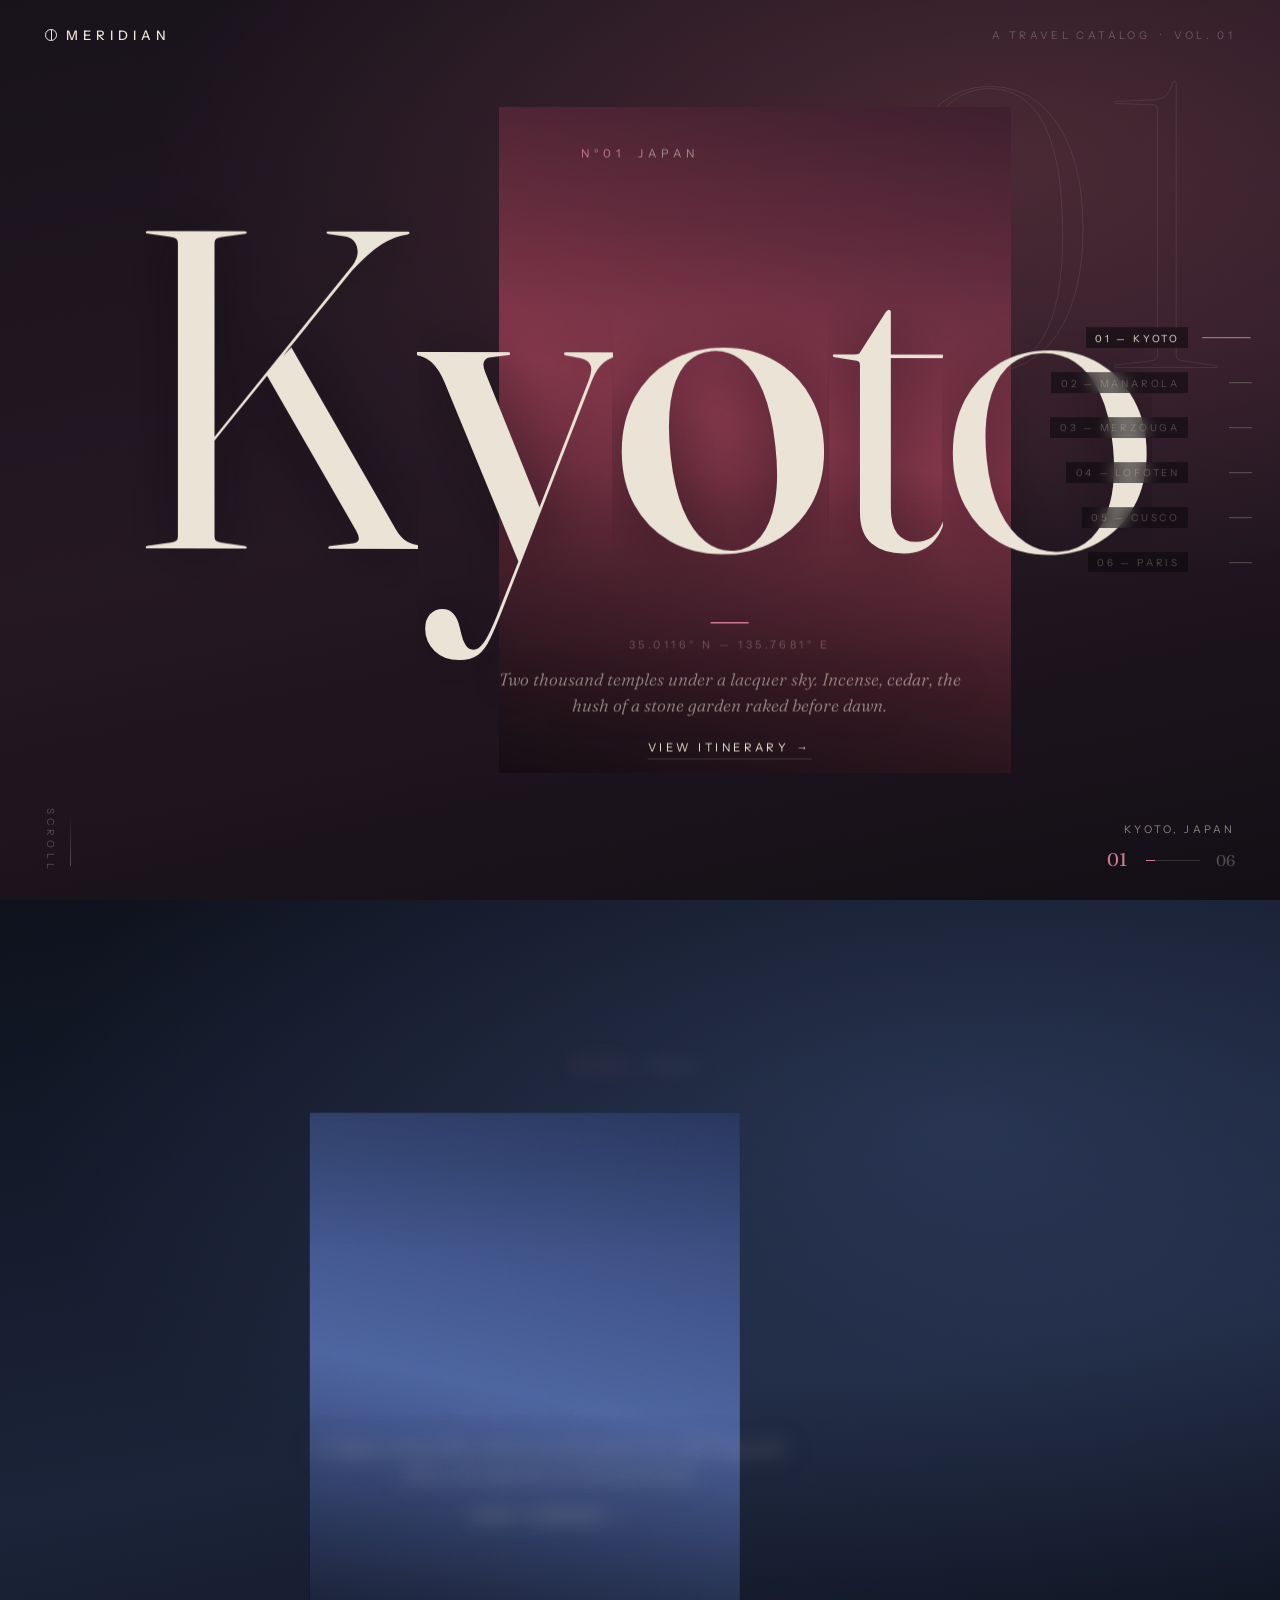
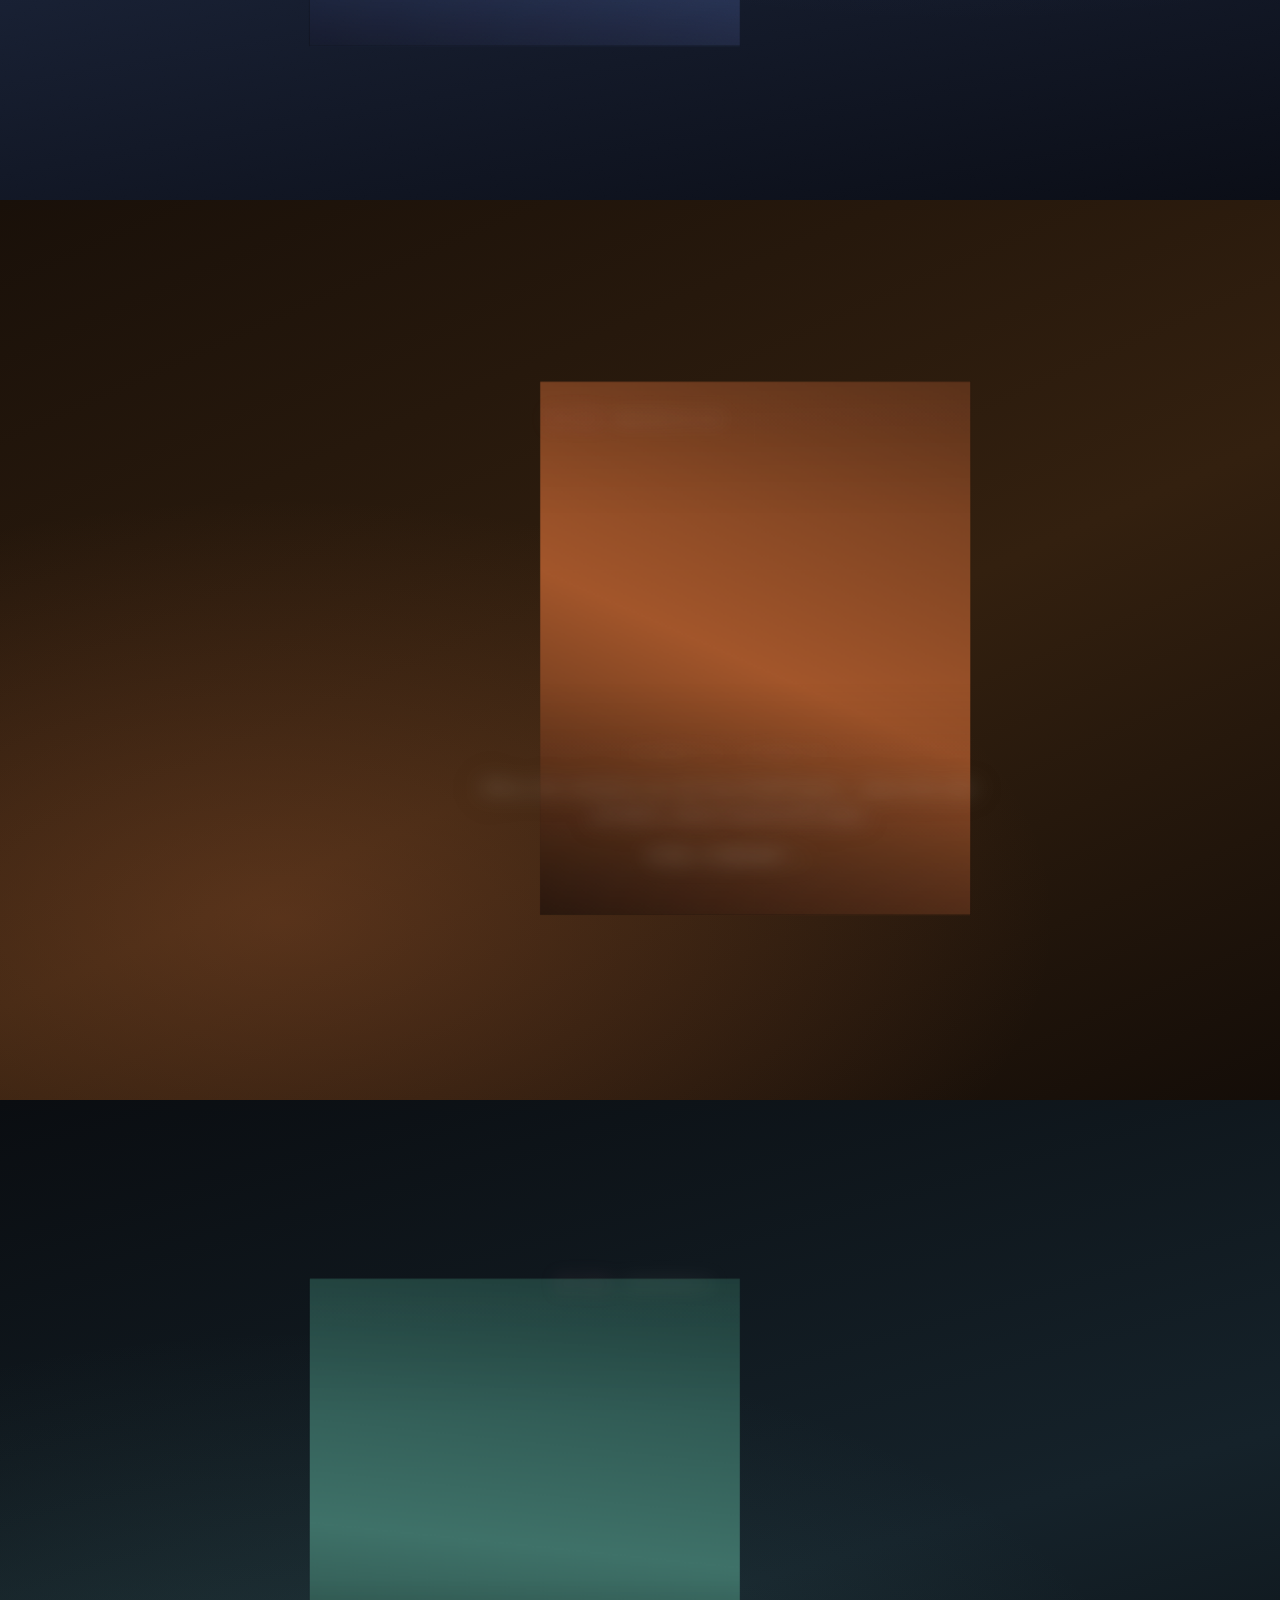
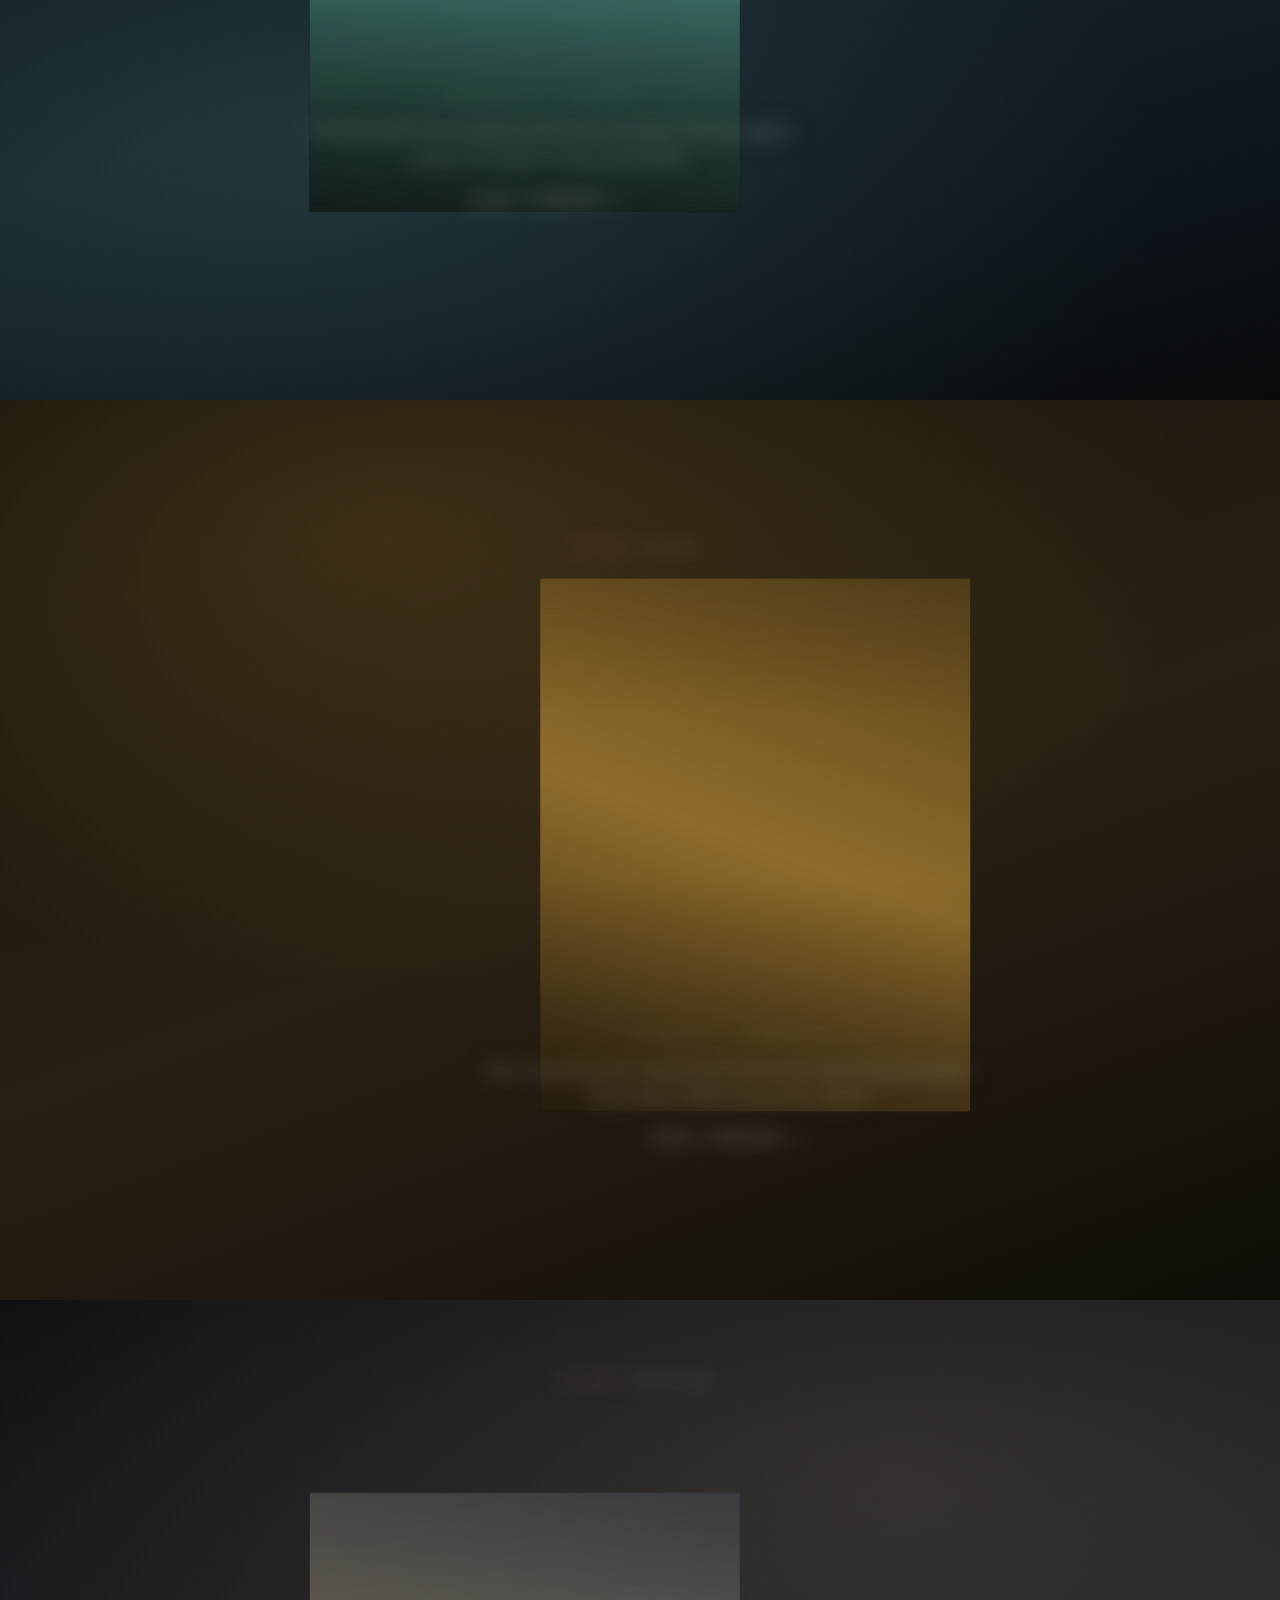
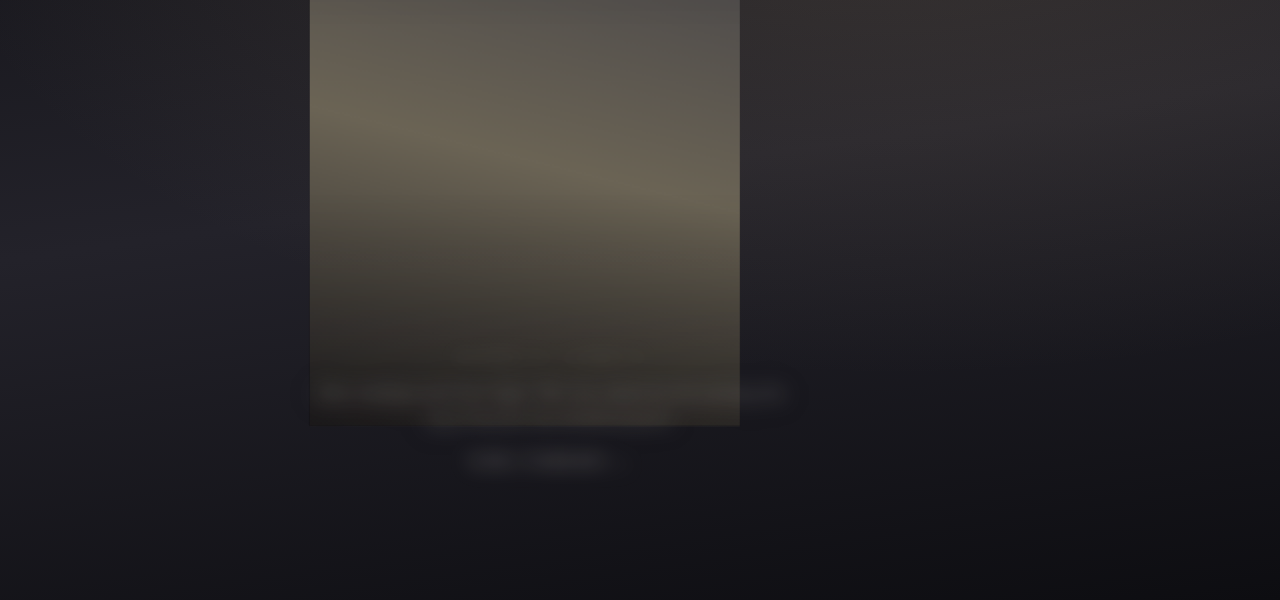
==== commit 94942248: "Add long-form itinerary pages for all six destinations Each catalog panel's 'View itinerary' link no" ====
--- a/index.html
+++ b/index.html
@@ -66,7 +66,7 @@
         <div class="panel__meta">
           <p class="panel__coords reveal" style="--d: 1">35.0116° N — 135.7681° E</p>
           <p class="panel__blurb reveal" style="--d: 2">Two thousand temples under a lacquer sky. Incense, cedar, the hush of a stone garden raked before dawn.</p>
-          <a class="panel__link reveal" style="--d: 3" href="#kyoto"><span class="panel__link-label">View itinerary</span><span class="panel__link-arrow" aria-hidden="true">→</span></a>
+          <a class="panel__link reveal" style="--d: 3" href="itinerary/kyoto.html"><span class="panel__link-label">View itinerary</span><span class="panel__link-arrow" aria-hidden="true">→</span></a>
           <p class="panel__credit reveal" style="--d: 4">Photograph — Unsplash</p>
         </div>
       </div>
@@ -91,7 +91,7 @@
         <div class="panel__meta">
           <p class="panel__coords reveal" style="--d: 1">44.1064° N — 9.7276° E</p>
           <p class="panel__blurb reveal" style="--d: 2">A village stacked like a deck of cards against the cliff. Vineyards above, the Ligurian sea ink-dark below.</p>
-          <a class="panel__link reveal" style="--d: 3" href="#manarola"><span class="panel__link-label">View itinerary</span><span class="panel__link-arrow" aria-hidden="true">→</span></a>
+          <a class="panel__link reveal" style="--d: 3" href="itinerary/manarola.html"><span class="panel__link-label">View itinerary</span><span class="panel__link-arrow" aria-hidden="true">→</span></a>
           <p class="panel__credit reveal" style="--d: 4">Photograph — Unsplash</p>
         </div>
       </div>
@@ -116,7 +116,7 @@
         <div class="panel__meta">
           <p class="panel__coords reveal" style="--d: 1">31.0994° N — 4.0084° W</p>
           <p class="panel__blurb reveal" style="--d: 2">Where the road gives out, the Erg Chebbi begins — dunes the color of embers, silence measured in miles.</p>
-          <a class="panel__link reveal" style="--d: 3" href="#merzouga"><span class="panel__link-label">View itinerary</span><span class="panel__link-arrow" aria-hidden="true">→</span></a>
+          <a class="panel__link reveal" style="--d: 3" href="itinerary/merzouga.html"><span class="panel__link-label">View itinerary</span><span class="panel__link-arrow" aria-hidden="true">→</span></a>
           <p class="panel__credit reveal" style="--d: 4">Photograph — Unsplash</p>
         </div>
       </div>
@@ -141,7 +141,7 @@
         <div class="panel__meta">
           <p class="panel__coords reveal" style="--d: 1">68.2094° N — 13.6090° E</p>
           <p class="panel__blurb reveal" style="--d: 2">Granite peaks rise straight from the sea. In winter the sky ripples green; in summer it never goes dark.</p>
-          <a class="panel__link reveal" style="--d: 3" href="#lofoten"><span class="panel__link-label">View itinerary</span><span class="panel__link-arrow" aria-hidden="true">→</span></a>
+          <a class="panel__link reveal" style="--d: 3" href="itinerary/lofoten.html"><span class="panel__link-label">View itinerary</span><span class="panel__link-arrow" aria-hidden="true">→</span></a>
           <p class="panel__credit reveal" style="--d: 4">Photograph — Unsplash</p>
         </div>
       </div>
@@ -166,7 +166,7 @@
         <div class="panel__meta">
           <p class="panel__coords reveal" style="--d: 1">13.5320° S — 71.9675° W</p>
           <p class="panel__blurb reveal" style="--d: 2">Inca stone beneath colonial gold, thin air at eleven thousand feet. Every alley climbs toward the citadel.</p>
-          <a class="panel__link reveal" style="--d: 3" href="#cusco"><span class="panel__link-label">View itinerary</span><span class="panel__link-arrow" aria-hidden="true">→</span></a>
+          <a class="panel__link reveal" style="--d: 3" href="itinerary/cusco.html"><span class="panel__link-label">View itinerary</span><span class="panel__link-arrow" aria-hidden="true">→</span></a>
           <p class="panel__credit reveal" style="--d: 4">Photograph — Unsplash</p>
         </div>
       </div>
@@ -191,7 +191,7 @@
         <div class="panel__meta">
           <p class="panel__coords reveal" style="--d: 1">48.8566° N — 2.3522° E</p>
           <p class="panel__blurb reveal" style="--d: 2">Zinc rooftops and river light. The city rehearses its evening the way it has for two hundred years.</p>
-          <a class="panel__link reveal" style="--d: 3" href="#paris"><span class="panel__link-label">View itinerary</span><span class="panel__link-arrow" aria-hidden="true">→</span></a>
+          <a class="panel__link reveal" style="--d: 3" href="itinerary/paris.html"><span class="panel__link-label">View itinerary</span><span class="panel__link-arrow" aria-hidden="true">→</span></a>
           <p class="panel__credit reveal" style="--d: 4">Photograph — Unsplash</p>
         </div>
       </div>
--- a/css/style.css
+++ b/css/style.css
@@ -47,6 +47,9 @@
   --e-cinema: cubic-bezier(0.65, 0.05, 0, 1);
   --e-chew: cubic-bezier(0.34, 1.52, 0.44, 1);
   --e-soft: cubic-bezier(0.45, 0, 0.15, 1);
+  /* e-mass: fast launch, very long deceleration tail, no bounce —
+     the weight of the text reveals lives here */
+  --e-mass: cubic-bezier(0.19, 1, 0.22, 1);
 }
 
 * {
@@ -172,8 +175,8 @@
   opacity: 0;
   transform: translateY(6vh);
   transition:
-    opacity 1.6s var(--e-soft) 0.3s,
-    transform 2s var(--e-out) 0.3s;
+    opacity 1.9s var(--e-soft) 0.35s,
+    transform 2.6s var(--e-mass) 0.35s;
   will-change: transform;
   pointer-events: none;
 }
@@ -207,7 +210,12 @@
   inset: 0;
   overflow: hidden;
   clip-path: inset(10% 8% 10% 8%);
-  transition: clip-path 1.6s var(--e-cinema) 0.12s;
+  transition:
+    clip-path 1.9s var(--e-cinema) 0.12s,
+    transform 1.4s var(--e-out);
+}
+.panel__plate-clip:hover {
+  transform: scale(1.012);
 }
 .panel.is-active .panel__plate-clip {
   clip-path: inset(0 0 0 0);
@@ -230,8 +238,8 @@
   opacity: 0;
   transform: scale(1.18);
   transition:
-    opacity 1.2s var(--e-soft) 0.15s,
-    transform 2.4s var(--e-out) 0.1s;
+    opacity 1.4s var(--e-soft) 0.15s,
+    transform 2.8s var(--e-mass) 0.1s;
   will-change: transform;
   filter: saturate(0.82) contrast(1.04) brightness(0.88);
 }
@@ -259,15 +267,27 @@
   will-change: transform;
 }
 
+/* Kicker tracks in from a wider setting as it rises */
 .panel__kicker {
   display: flex;
   align-items: baseline;
   gap: 1.1em;
   font-size: clamp(0.68rem, 0.9vw, 0.8rem);
-  letter-spacing: 0.42em;
+  letter-spacing: 0.6em;
   text-transform: uppercase;
   color: var(--ink-dim);
   margin-bottom: clamp(0.6rem, 2vh, 1.4rem);
+}
+.panel__kicker.reveal {
+  transition:
+    opacity 1.5s var(--e-soft),
+    transform 1.8s var(--e-mass),
+    filter 1.5s var(--e-soft),
+    letter-spacing 2.1s var(--e-mass);
+  transition-delay: calc(0.6s + var(--d, 0) * 0.16s);
+}
+.panel.is-active .panel__kicker {
+  letter-spacing: 0.42em;
 }
 
 .panel__no {
@@ -289,7 +309,7 @@
 }
 
 /* Per-letter staggered rise (spans injected by JS).
-   The rise settles with a slight overshoot — the "chew". */
+   A long, bounce-free deceleration — the letters land with mass. */
 .panel__city .ch {
   display: inline-block;
   overflow: hidden;
@@ -301,8 +321,8 @@
 .panel__city .ch__in {
   display: inline-block;
   transform: translateY(calc(100% + 0.4em));
-  transition: transform 1.05s var(--e-chew);
-  transition-delay: calc(0.28s + var(--ci, 0) * 0.038s);
+  transition: transform 1.7s var(--e-mass);
+  transition-delay: calc(0.32s + var(--ci, 0) * 0.055s);
   will-change: transform, font-variation-settings;
 }
 .panel.is-active .panel__city .ch__in {
@@ -322,6 +342,19 @@
 }
 .panel--flip .panel__meta {
   translate: -7vw 0;
+}
+
+/* thin accent rule draws in above the coordinates */
+.panel__meta::before {
+  content: "";
+  width: 2.4rem;
+  height: 1px;
+  background: var(--section-accent, var(--accent));
+  transform: scaleX(0);
+  transition: transform 1.2s var(--e-cinema) 0.6s;
+}
+.panel.is-active .panel__meta::before {
+  transform: scaleX(1);
 }
 
 .panel__coords {
@@ -403,13 +436,13 @@
    soft blur for a cinematic settle */
 .reveal {
   opacity: 0;
-  transform: translateY(2.4rem);
-  filter: blur(6px);
+  transform: translateY(3.4rem);
+  filter: blur(10px);
   transition:
-    opacity 1.1s var(--e-soft),
-    transform 1.3s var(--e-out),
-    filter 1.1s var(--e-soft);
-  transition-delay: calc(0.5s + var(--d, 0) * 0.12s);
+    opacity 1.5s var(--e-soft),
+    transform 1.8s var(--e-mass),
+    filter 1.5s var(--e-soft);
+  transition-delay: calc(0.6s + var(--d, 0) * 0.16s);
 }
 .panel.is-active .reveal {
   opacity: 1;
@@ -595,7 +628,9 @@
 .rail__item {
   display: inline-flex;
   align-items: center;
-  gap: 0.8rem;
+  /* roomy: the active tick scales 2.2x leftward into this gap and
+     must still leave clear air before the label */
+  gap: 2.6rem;
   background: none;
   border: 0;
   padding: 0.2rem 0;
@@ -739,12 +774,20 @@
   .panel__photo,
   .panel__plate-clip,
   .panel__backdrop,
-  .indicator__roll {
+  .panel__meta::before {
     transition: opacity 0.3s ease !important;
     transform: none !important;
     clip-path: none !important;
     filter: none !important;
   }
+  .panel__kicker {
+    letter-spacing: 0.42em;
+  }
+  /* the roll's translateY carries the current section number —
+     keep the state, drop only the animation */
+  .indicator__roll {
+    transition: none !important;
+  }
   .grain,
   .scroll-cue__line {
     animation: none;
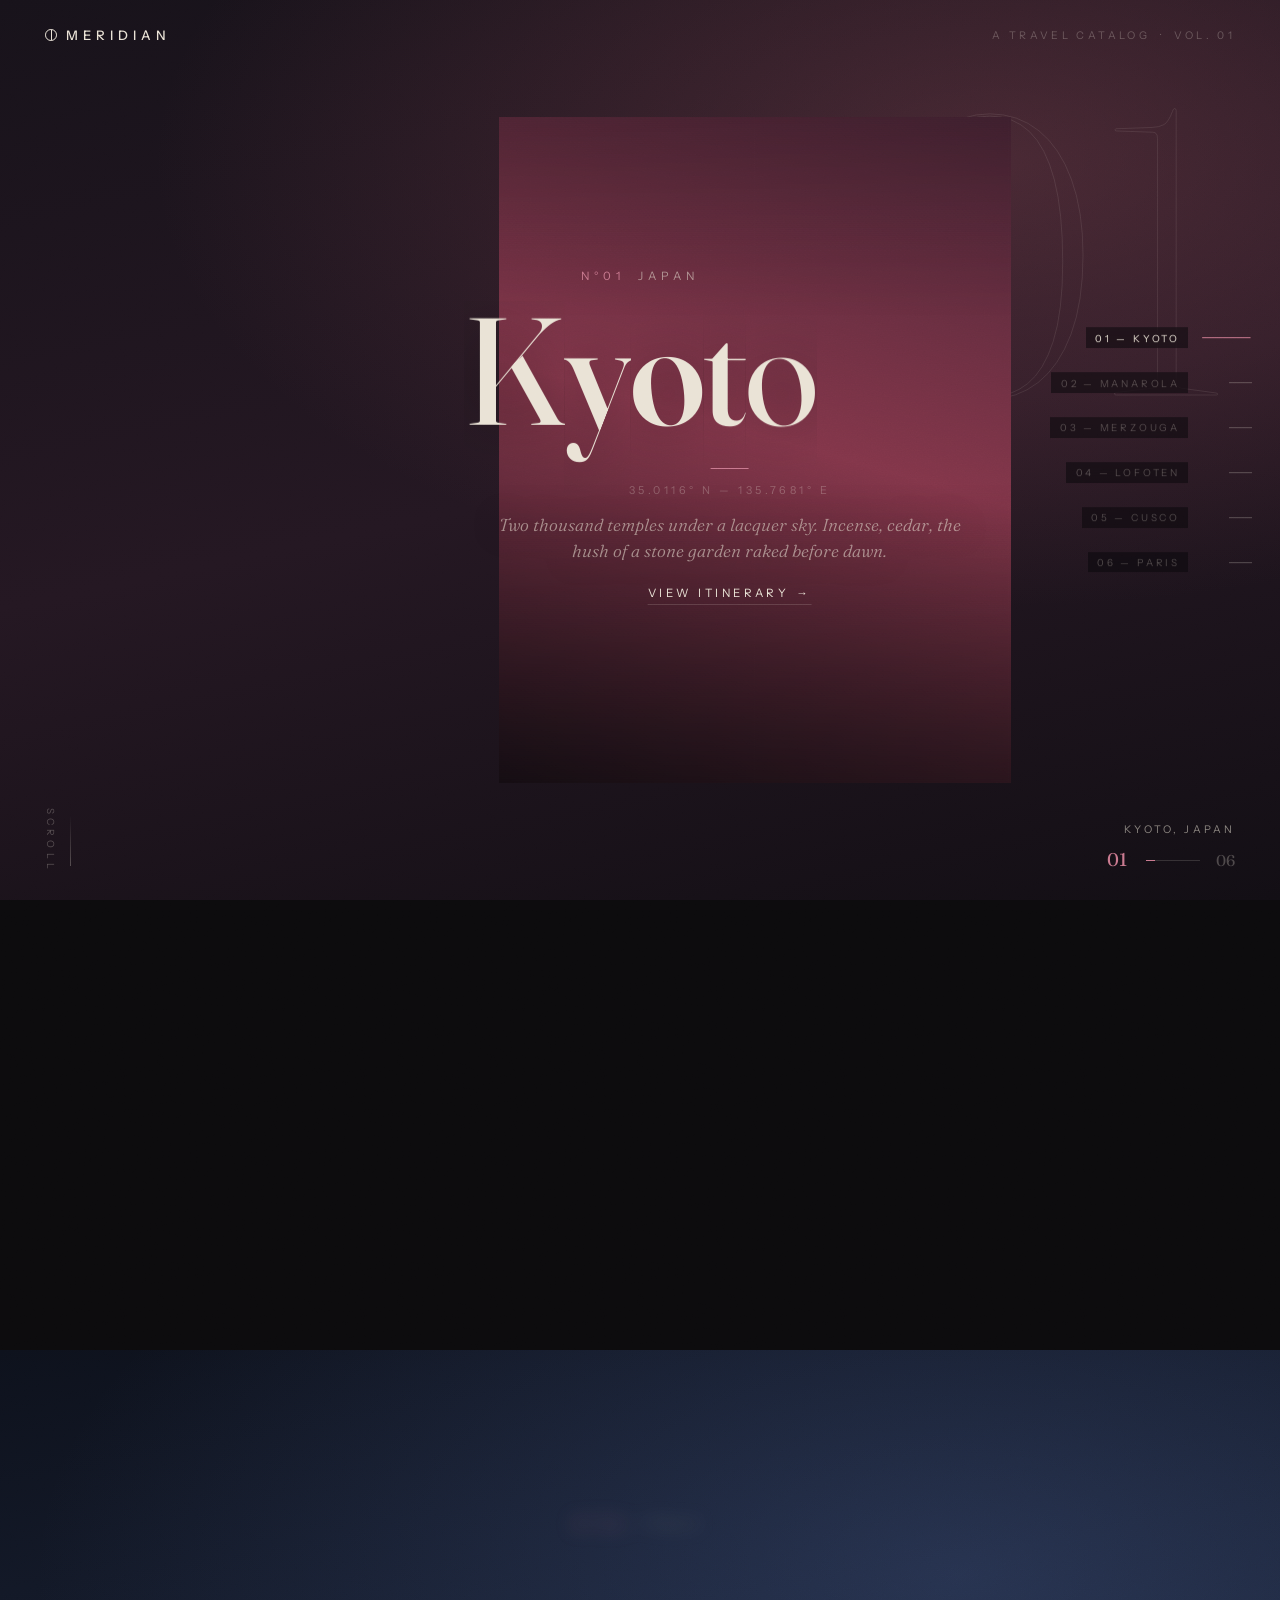
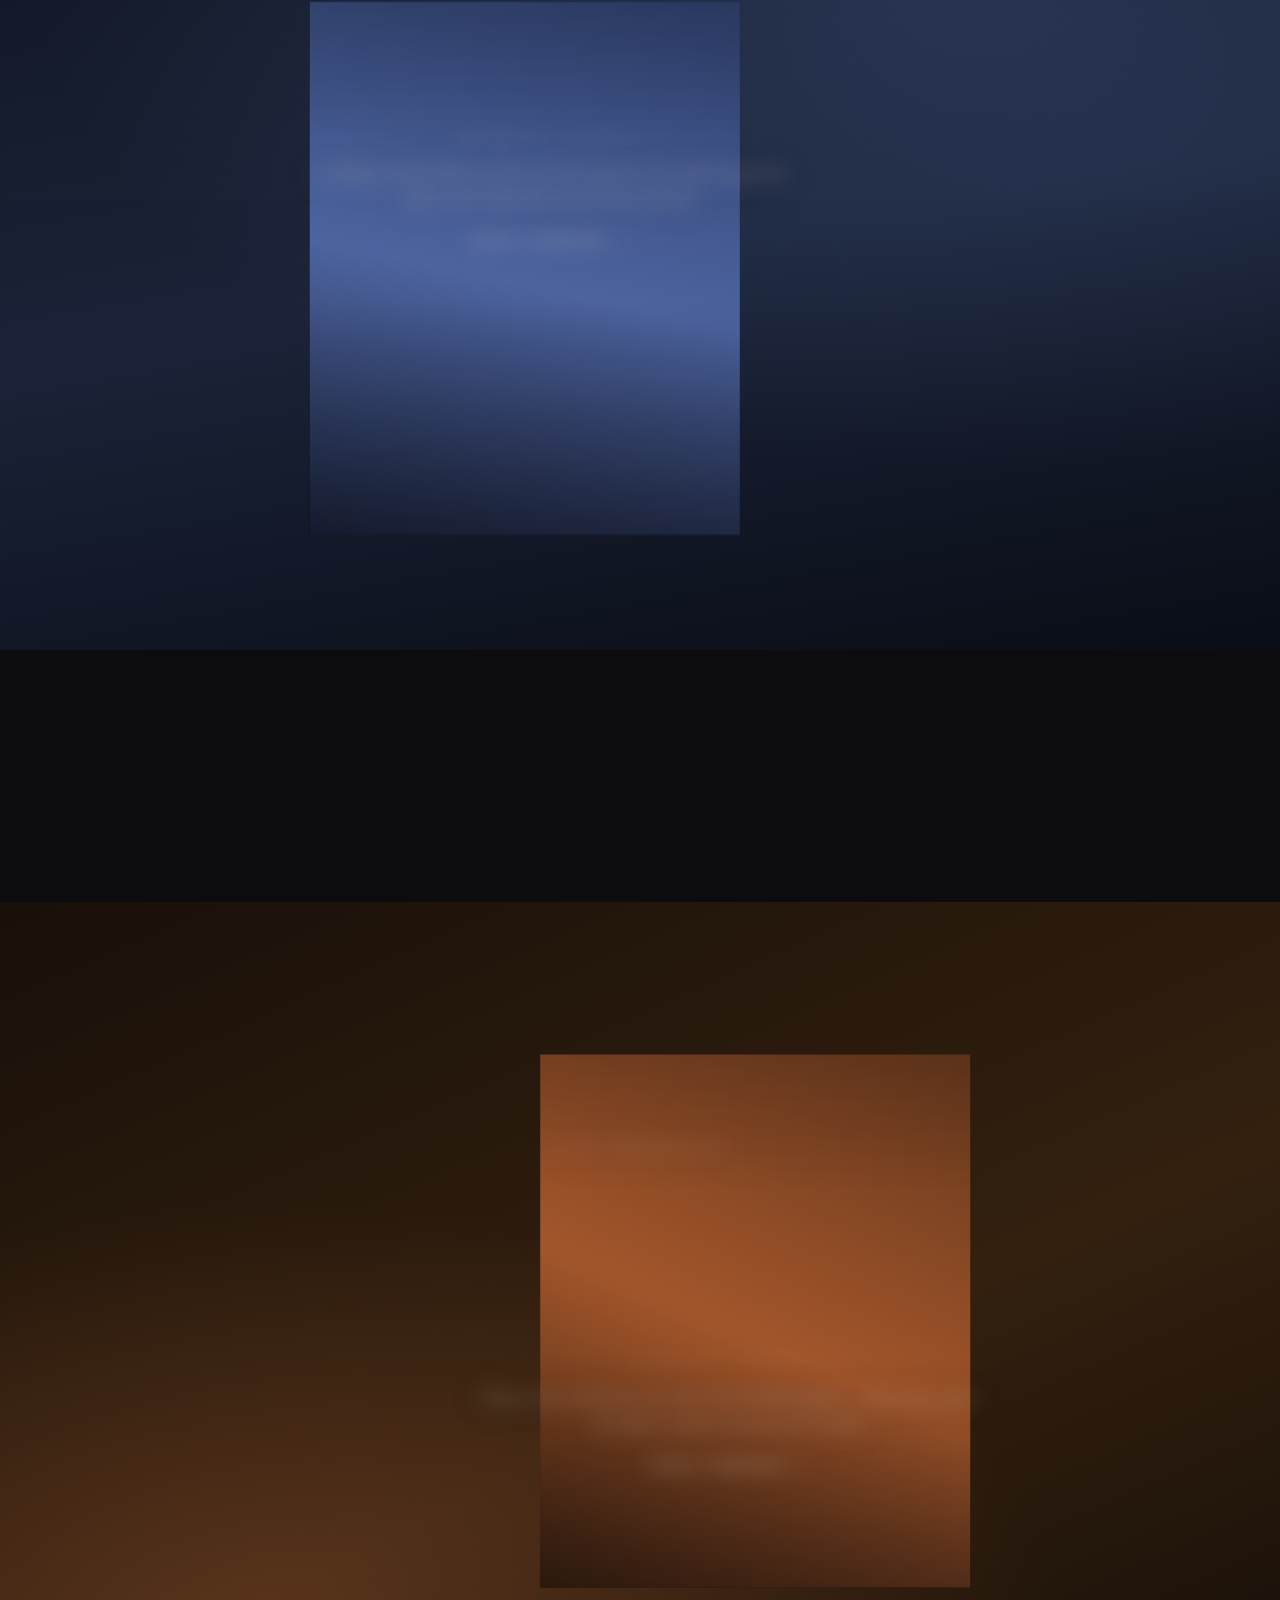
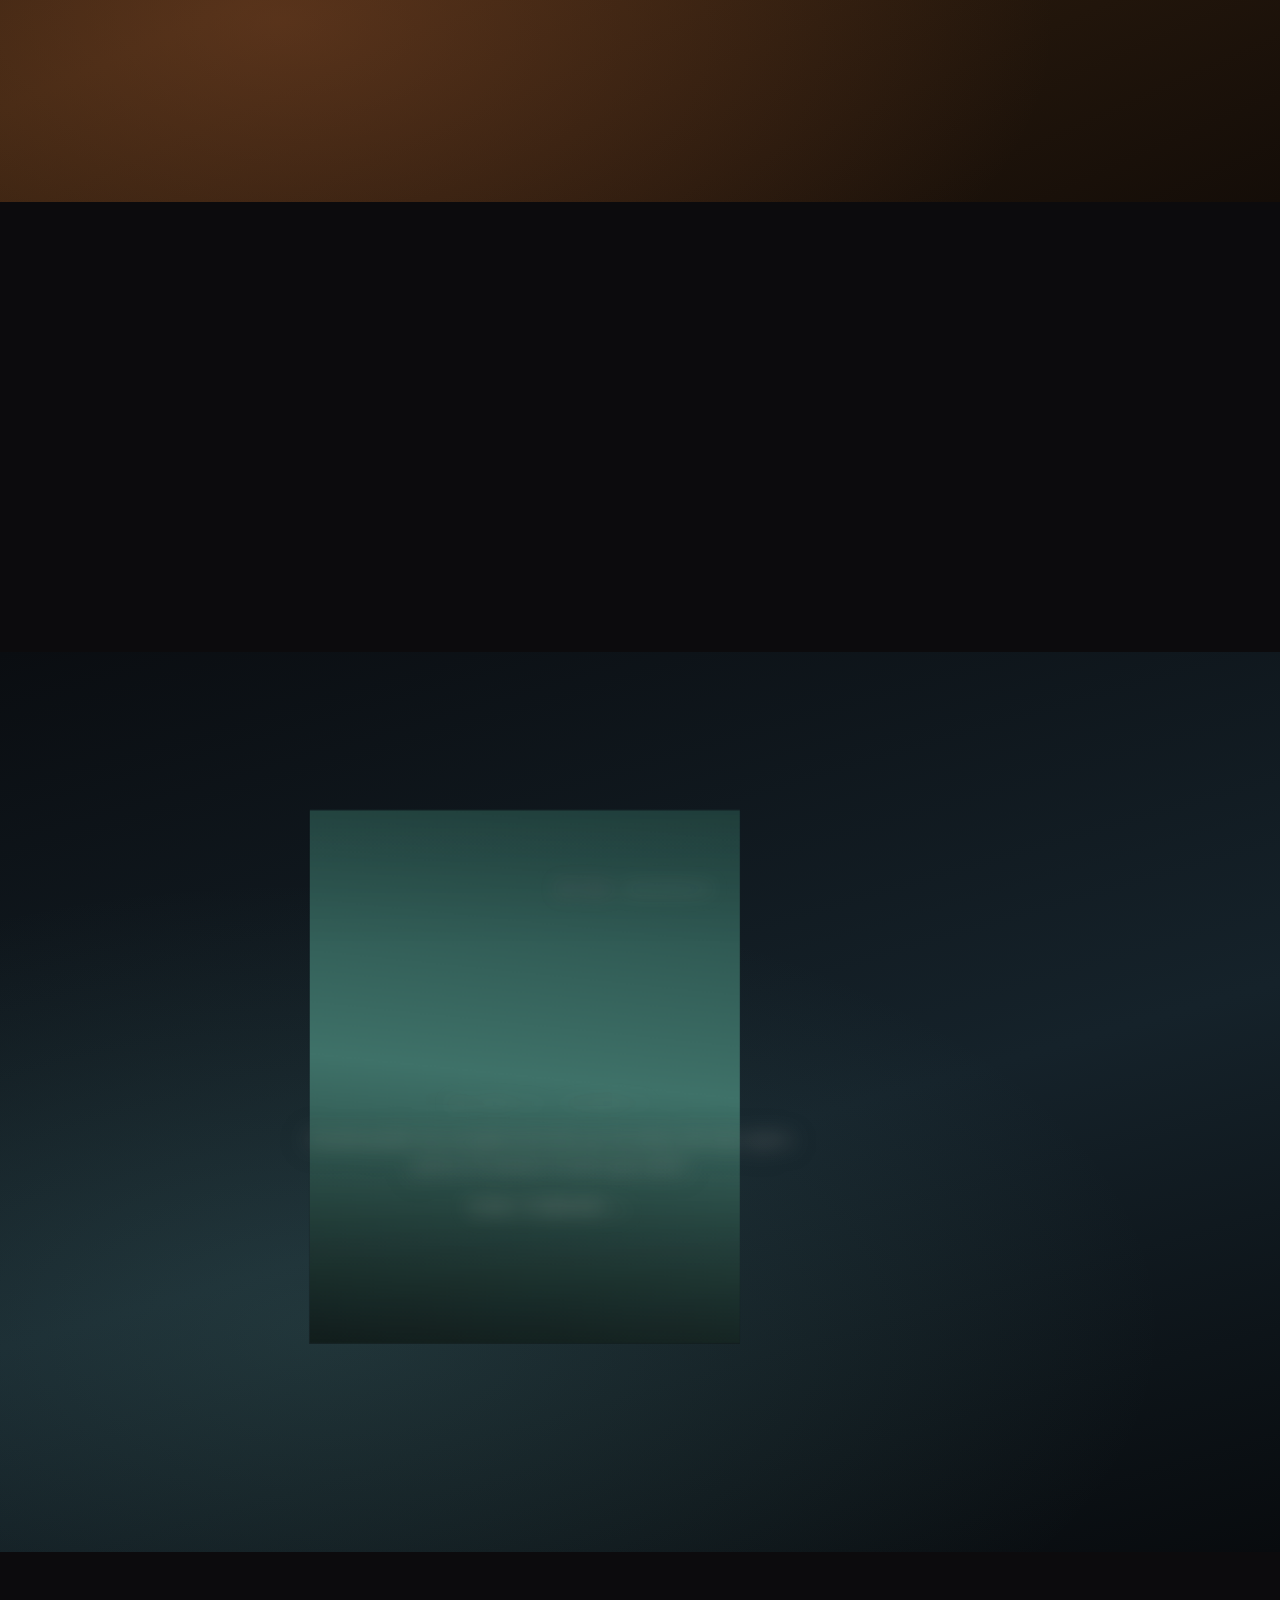
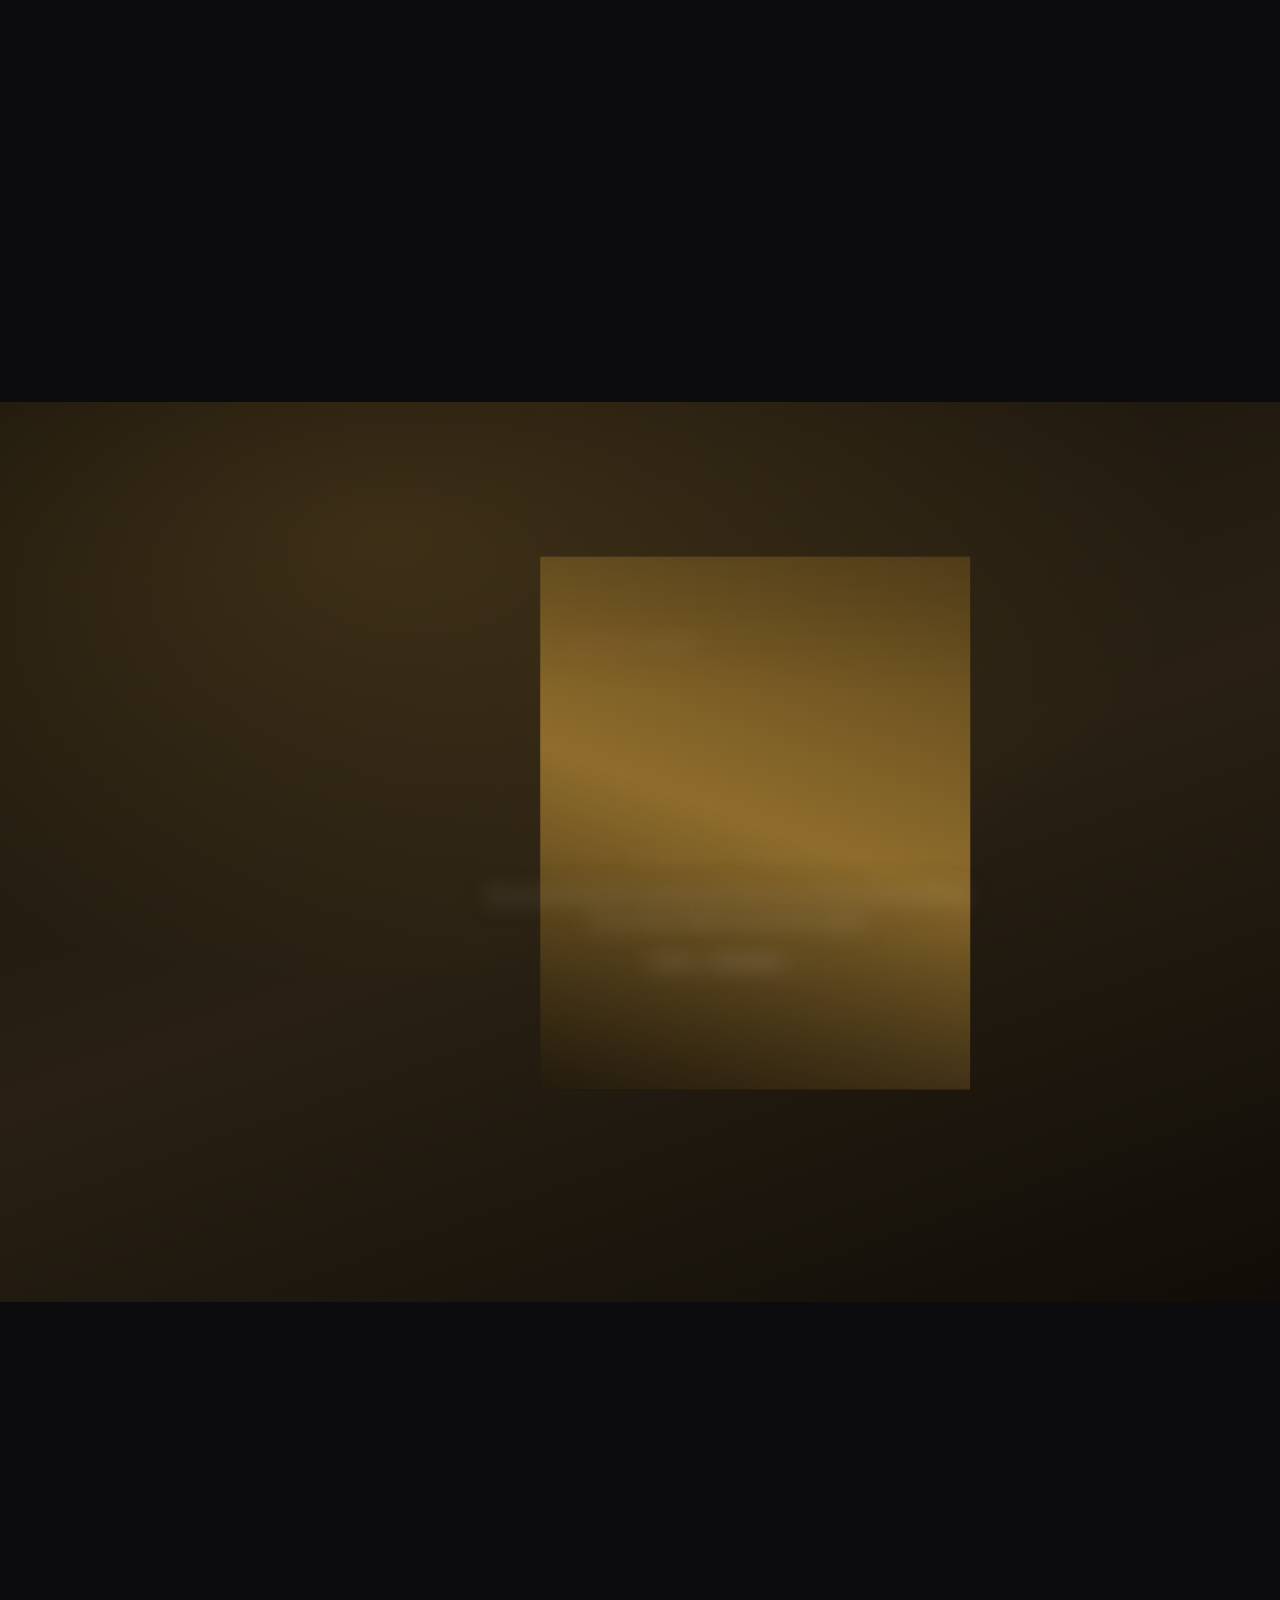
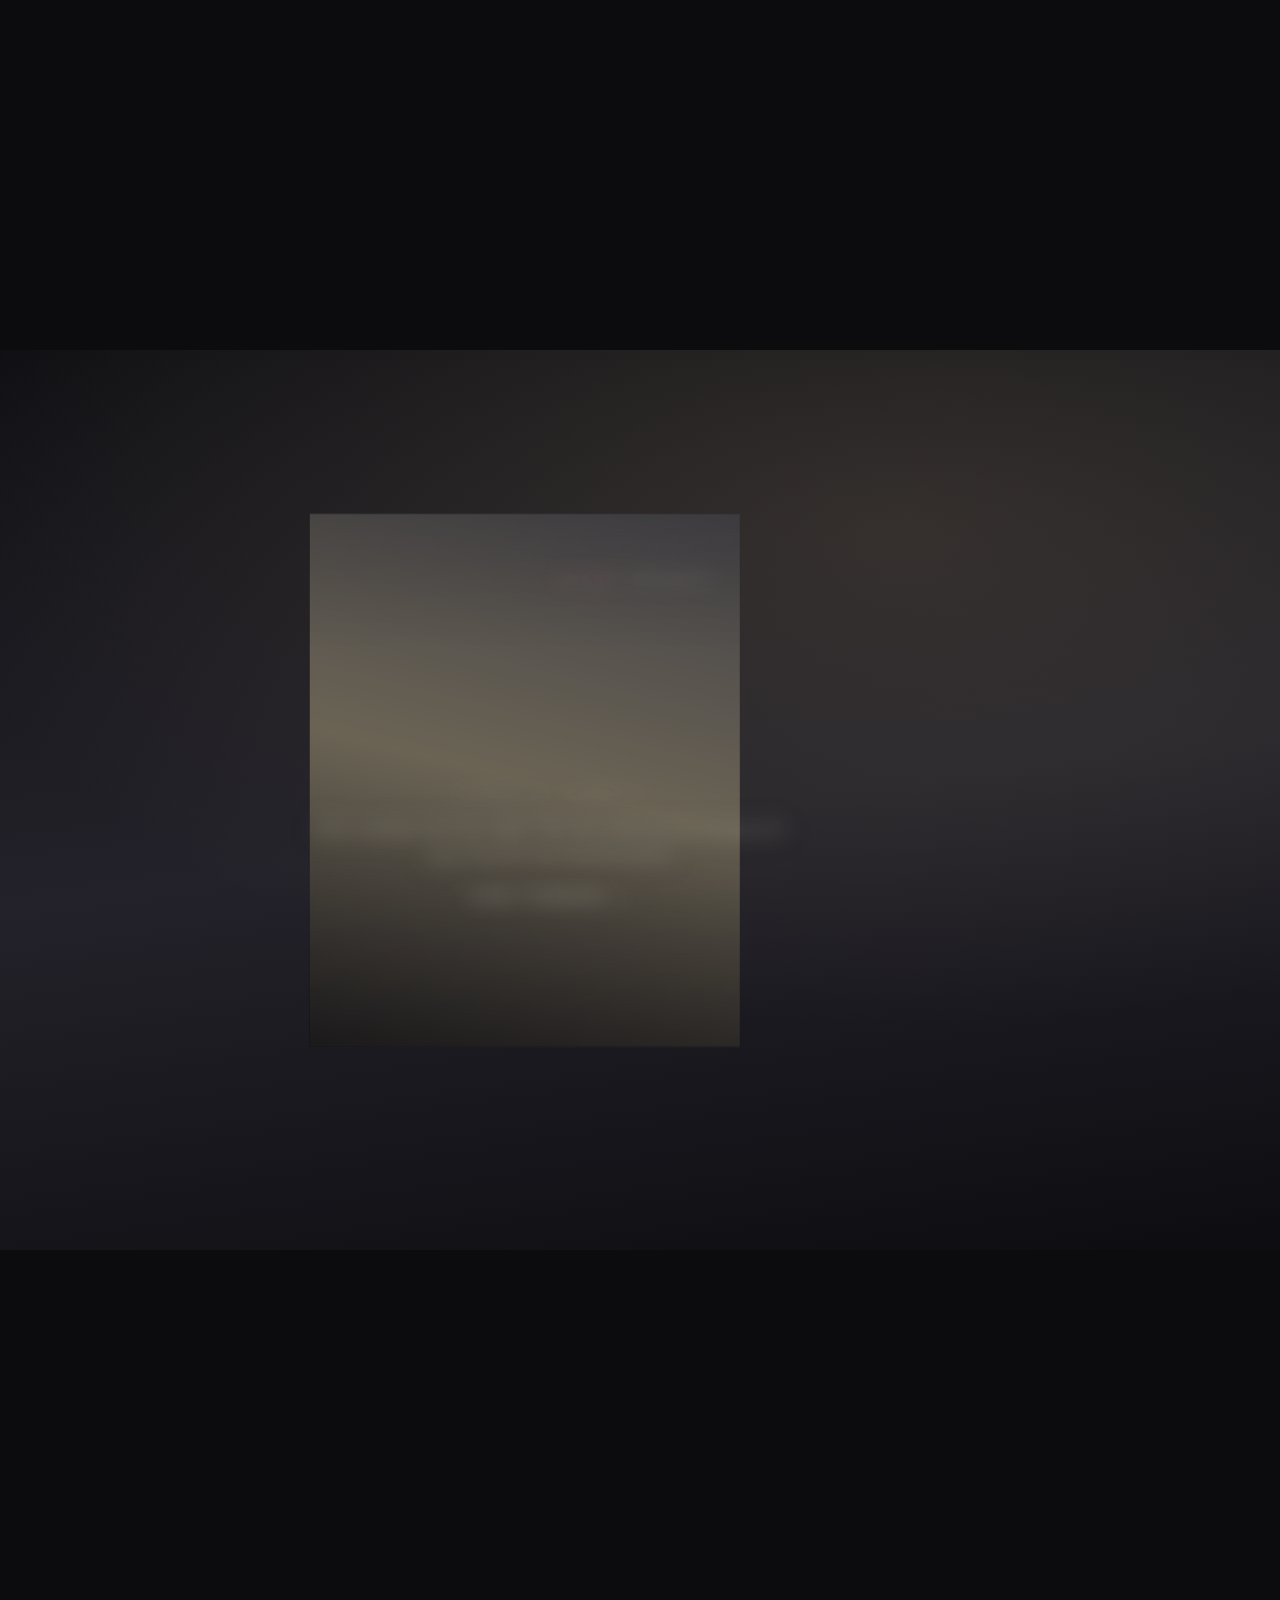
==== commit acb1d9c1: "Fix city titles to one size, drop Higgsfield credits, add cover-scroll transitions - City headlines " ====
--- a/index.html
+++ b/index.html
@@ -47,6 +47,7 @@
   <!-- Catalog -->
   <main id="catalog">
 
+    <div class="panel-wrap">
     <section class="panel panel--kyoto" id="kyoto"
              data-place="Kyoto, Japan" data-accent="#c9798f">
       <div class="panel__backdrop" aria-hidden="true"><img class="panel__backdrop-img" alt="" /></div>
@@ -62,7 +63,7 @@
           <span class="panel__no">N°01</span>
           <span class="panel__country">Japan</span>
         </p>
-        <h2 class="panel__city" data-fit>Kyoto</h2>
+        <h2 class="panel__city">Kyoto</h2>
         <div class="panel__meta">
           <p class="panel__coords reveal" style="--d: 1">35.0116° N — 135.7681° E</p>
           <p class="panel__blurb reveal" style="--d: 2">Two thousand temples under a lacquer sky. Incense, cedar, the hush of a stone garden raked before dawn.</p>
@@ -71,7 +72,9 @@
         </div>
       </div>
     </section>
-
+    </div>
+
+    <div class="panel-wrap">
     <section class="panel panel--manarola panel--flip" id="manarola"
              data-place="Manarola, Italy" data-accent="#8ba3dd">
       <div class="panel__backdrop" aria-hidden="true"><img class="panel__backdrop-img" alt="" /></div>
@@ -87,7 +90,7 @@
           <span class="panel__no">N°02</span>
           <span class="panel__country">Italy</span>
         </p>
-        <h2 class="panel__city" data-fit>Manarola</h2>
+        <h2 class="panel__city">Manarola</h2>
         <div class="panel__meta">
           <p class="panel__coords reveal" style="--d: 1">44.1064° N — 9.7276° E</p>
           <p class="panel__blurb reveal" style="--d: 2">A village stacked like a deck of cards against the cliff. Vineyards above, the Ligurian sea ink-dark below.</p>
@@ -96,7 +99,9 @@
         </div>
       </div>
     </section>
-
+    </div>
+
+    <div class="panel-wrap">
     <section class="panel panel--merzouga" id="merzouga"
              data-place="Merzouga, Morocco" data-accent="#d0824a">
       <div class="panel__backdrop" aria-hidden="true"><img class="panel__backdrop-img" alt="" /></div>
@@ -112,7 +117,7 @@
           <span class="panel__no">N°03</span>
           <span class="panel__country">Morocco</span>
         </p>
-        <h2 class="panel__city" data-fit>Merzouga</h2>
+        <h2 class="panel__city">Merzouga</h2>
         <div class="panel__meta">
           <p class="panel__coords reveal" style="--d: 1">31.0994° N — 4.0084° W</p>
           <p class="panel__blurb reveal" style="--d: 2">Where the road gives out, the Erg Chebbi begins — dunes the color of embers, silence measured in miles.</p>
@@ -121,7 +126,9 @@
         </div>
       </div>
     </section>
-
+    </div>
+
+    <div class="panel-wrap">
     <section class="panel panel--lofoten panel--flip" id="lofoten"
              data-place="Lofoten, Norway" data-accent="#7dbcae">
       <div class="panel__backdrop" aria-hidden="true"><img class="panel__backdrop-img" alt="" /></div>
@@ -137,7 +144,7 @@
           <span class="panel__no">N°04</span>
           <span class="panel__country">Norway</span>
         </p>
-        <h2 class="panel__city" data-fit>Lofoten</h2>
+        <h2 class="panel__city">Lofoten</h2>
         <div class="panel__meta">
           <p class="panel__coords reveal" style="--d: 1">68.2094° N — 13.6090° E</p>
           <p class="panel__blurb reveal" style="--d: 2">Granite peaks rise straight from the sea. In winter the sky ripples green; in summer it never goes dark.</p>
@@ -146,7 +153,9 @@
         </div>
       </div>
     </section>
-
+    </div>
+
+    <div class="panel-wrap">
     <section class="panel panel--cusco" id="cusco"
              data-place="Cusco, Peru" data-accent="#c8a04e">
       <div class="panel__backdrop" aria-hidden="true"><img class="panel__backdrop-img" alt="" /></div>
@@ -162,7 +171,7 @@
           <span class="panel__no">N°05</span>
           <span class="panel__country">Peru</span>
         </p>
-        <h2 class="panel__city" data-fit>Cusco</h2>
+        <h2 class="panel__city">Cusco</h2>
         <div class="panel__meta">
           <p class="panel__coords reveal" style="--d: 1">13.5320° S — 71.9675° W</p>
           <p class="panel__blurb reveal" style="--d: 2">Inca stone beneath colonial gold, thin air at eleven thousand feet. Every alley climbs toward the citadel.</p>
@@ -171,7 +180,9 @@
         </div>
       </div>
     </section>
-
+    </div>
+
+    <div class="panel-wrap">
     <section class="panel panel--paris panel--flip" id="paris"
              data-place="Paris, France" data-accent="#c8b07a">
       <div class="panel__backdrop" aria-hidden="true"><img class="panel__backdrop-img" alt="" /></div>
@@ -187,7 +198,7 @@
           <span class="panel__no">N°06</span>
           <span class="panel__country">France</span>
         </p>
-        <h2 class="panel__city" data-fit>Paris</h2>
+        <h2 class="panel__city">Paris</h2>
         <div class="panel__meta">
           <p class="panel__coords reveal" style="--d: 1">48.8566° N — 2.3522° E</p>
           <p class="panel__blurb reveal" style="--d: 2">Zinc rooftops and river light. The city rehearses its evening the way it has for two hundred years.</p>
@@ -196,6 +207,7 @@
         </div>
       </div>
     </section>
+    </div>
 
   </main>
 
--- a/css/style.css
+++ b/css/style.css
@@ -1,7 +1,7 @@
 /* ============================================================
    MERIDIAN — a travel catalog
-   Dark tonal palette · scroll-snap · layered photography ·
-   custom-ease motion system · film grain
+   Dark tonal palette · pinned cover-scroll panels · layered
+   photography · custom-ease motion system · film grain
    ============================================================ */
 
 /* Self-hosted variable fonts (latin subset, from Google Fonts) */
@@ -59,7 +59,6 @@
 }
 
 html {
-  scroll-snap-type: y mandatory;
   scroll-behavior: smooth;
   background: #0c0b0d;
 }
@@ -82,15 +81,42 @@
 }
 
 /* ------------------------------------------------------------
-   Panels — one place per 100vh section
+   Panels — one place per section, pinned inside a taller wrapper.
+
+   Each wrapper is 250vh: the panel stays pinned for the extra
+   150vh. The first 50vh of the pin is the held beat (the page
+   appears to stand still while the imagery drifts and swells);
+   the next wrapper overlaps by 100vh, so its panel slides up at
+   scroll speed and covers the pinned one, which the motion engine
+   lets rise away far slower than the scroll.
    ------------------------------------------------------------ */
 
+.panel-wrap {
+  position: relative;
+  height: 250vh;
+  height: 250svh;
+}
+.panel-wrap + .panel-wrap {
+  margin-top: -100vh;
+  margin-top: -100svh;
+}
+.panel-wrap:last-child {
+  height: 150vh;
+  height: 150svh;
+}
+/* later panels stack above the ones they cover */
+.panel-wrap:nth-child(1) { z-index: 1; }
+.panel-wrap:nth-child(2) { z-index: 2; }
+.panel-wrap:nth-child(3) { z-index: 3; }
+.panel-wrap:nth-child(4) { z-index: 4; }
+.panel-wrap:nth-child(5) { z-index: 5; }
+.panel-wrap:nth-child(6) { z-index: 6; }
+
 .panel {
-  position: relative;
+  position: sticky;
+  top: 0;
   height: 100vh;
   height: 100svh;
-  scroll-snap-align: start;
-  scroll-snap-stop: always;
   overflow: hidden;
   display: grid;
   place-items: center;
@@ -294,7 +320,7 @@
   color: var(--section-accent, var(--accent));
 }
 
-/* Oversized headline — JS fits it to 80% of viewport width */
+/* Oversized headline — one fixed size shared by every city */
 .panel__city {
   font-family: var(--font-display);
   font-weight: 340;
@@ -304,7 +330,7 @@
   white-space: nowrap;
   color: var(--ink);
   text-shadow: 0 2px 60px rgba(8, 7, 9, 0.45);
-  font-size: 14vw; /* fallback before JS fit runs */
+  font-size: 9.5rem;
   cursor: default;
 }
 
@@ -729,6 +755,9 @@
     font-size: 26vh;
     top: 8vh;
   }
+  .panel__city {
+    font-size: 3.4rem;
+  }
   .chrome__note,
   .scroll-cue {
     display: none;
